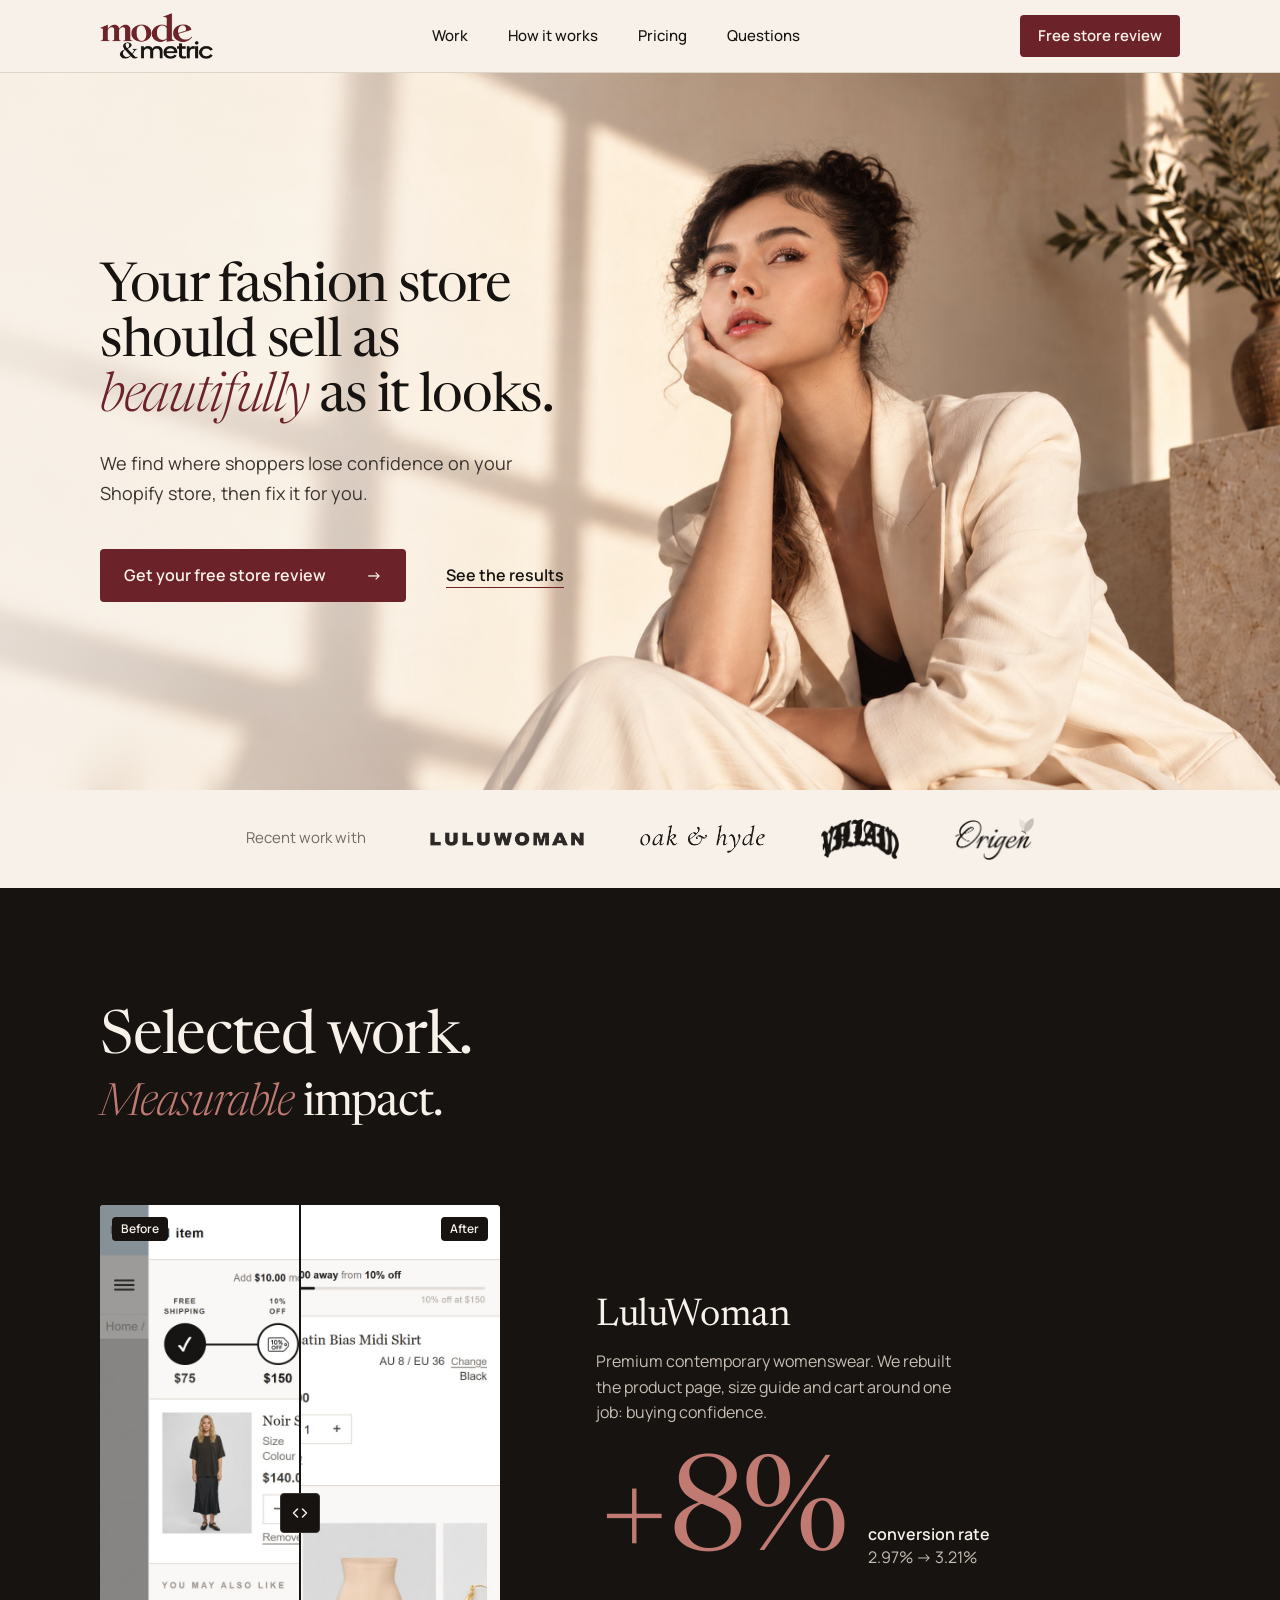
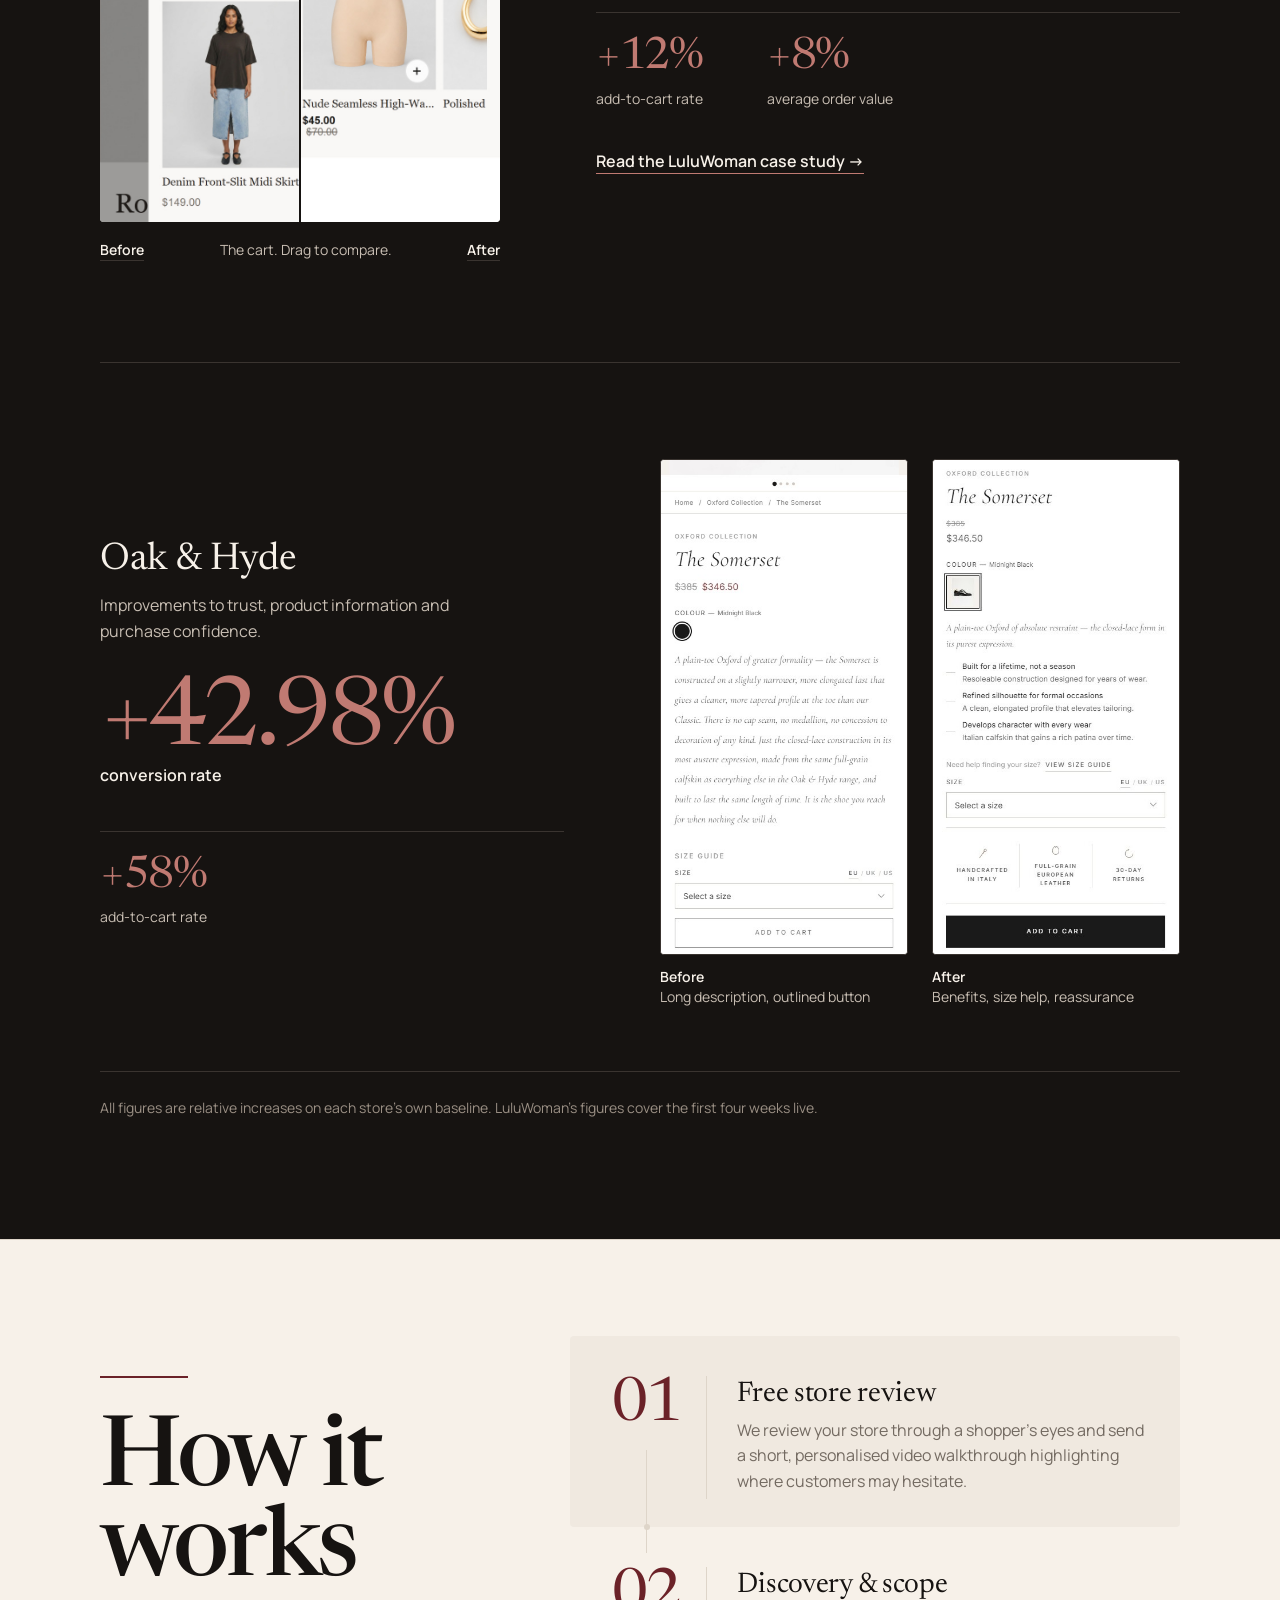
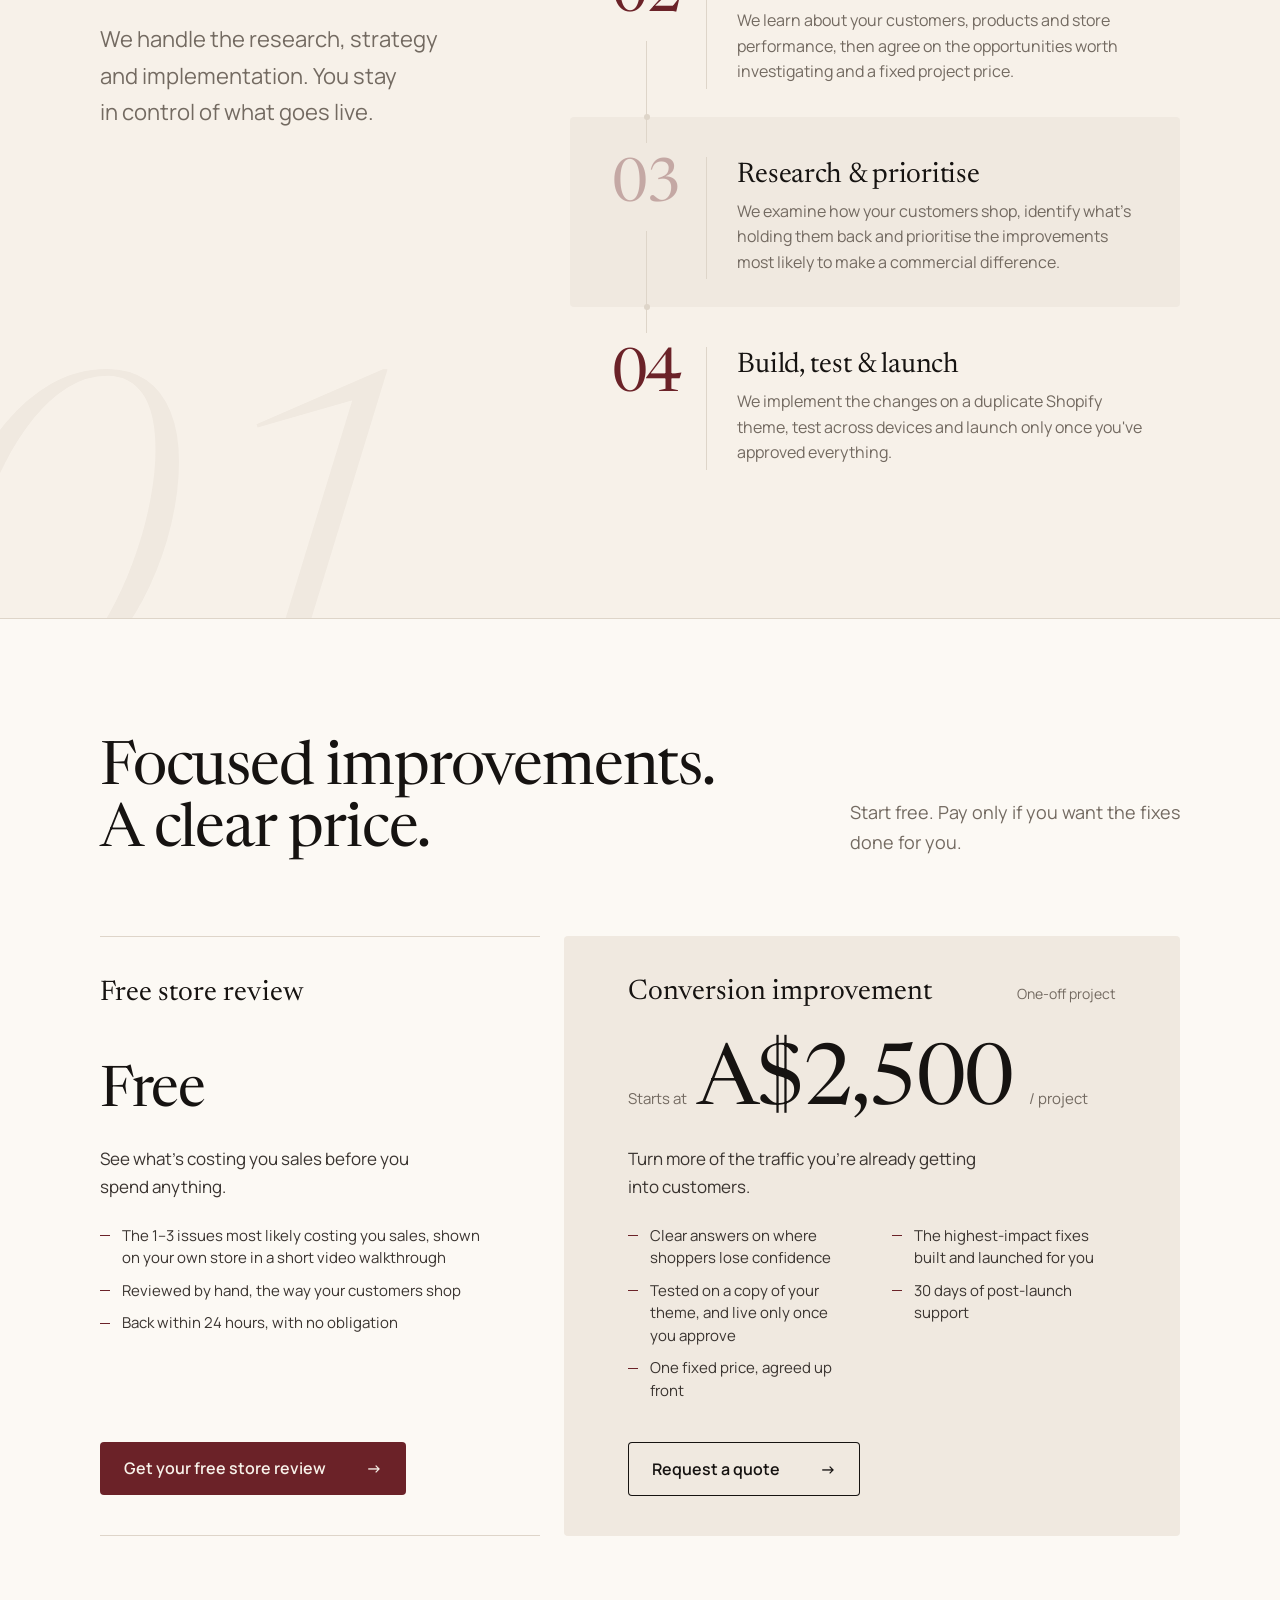
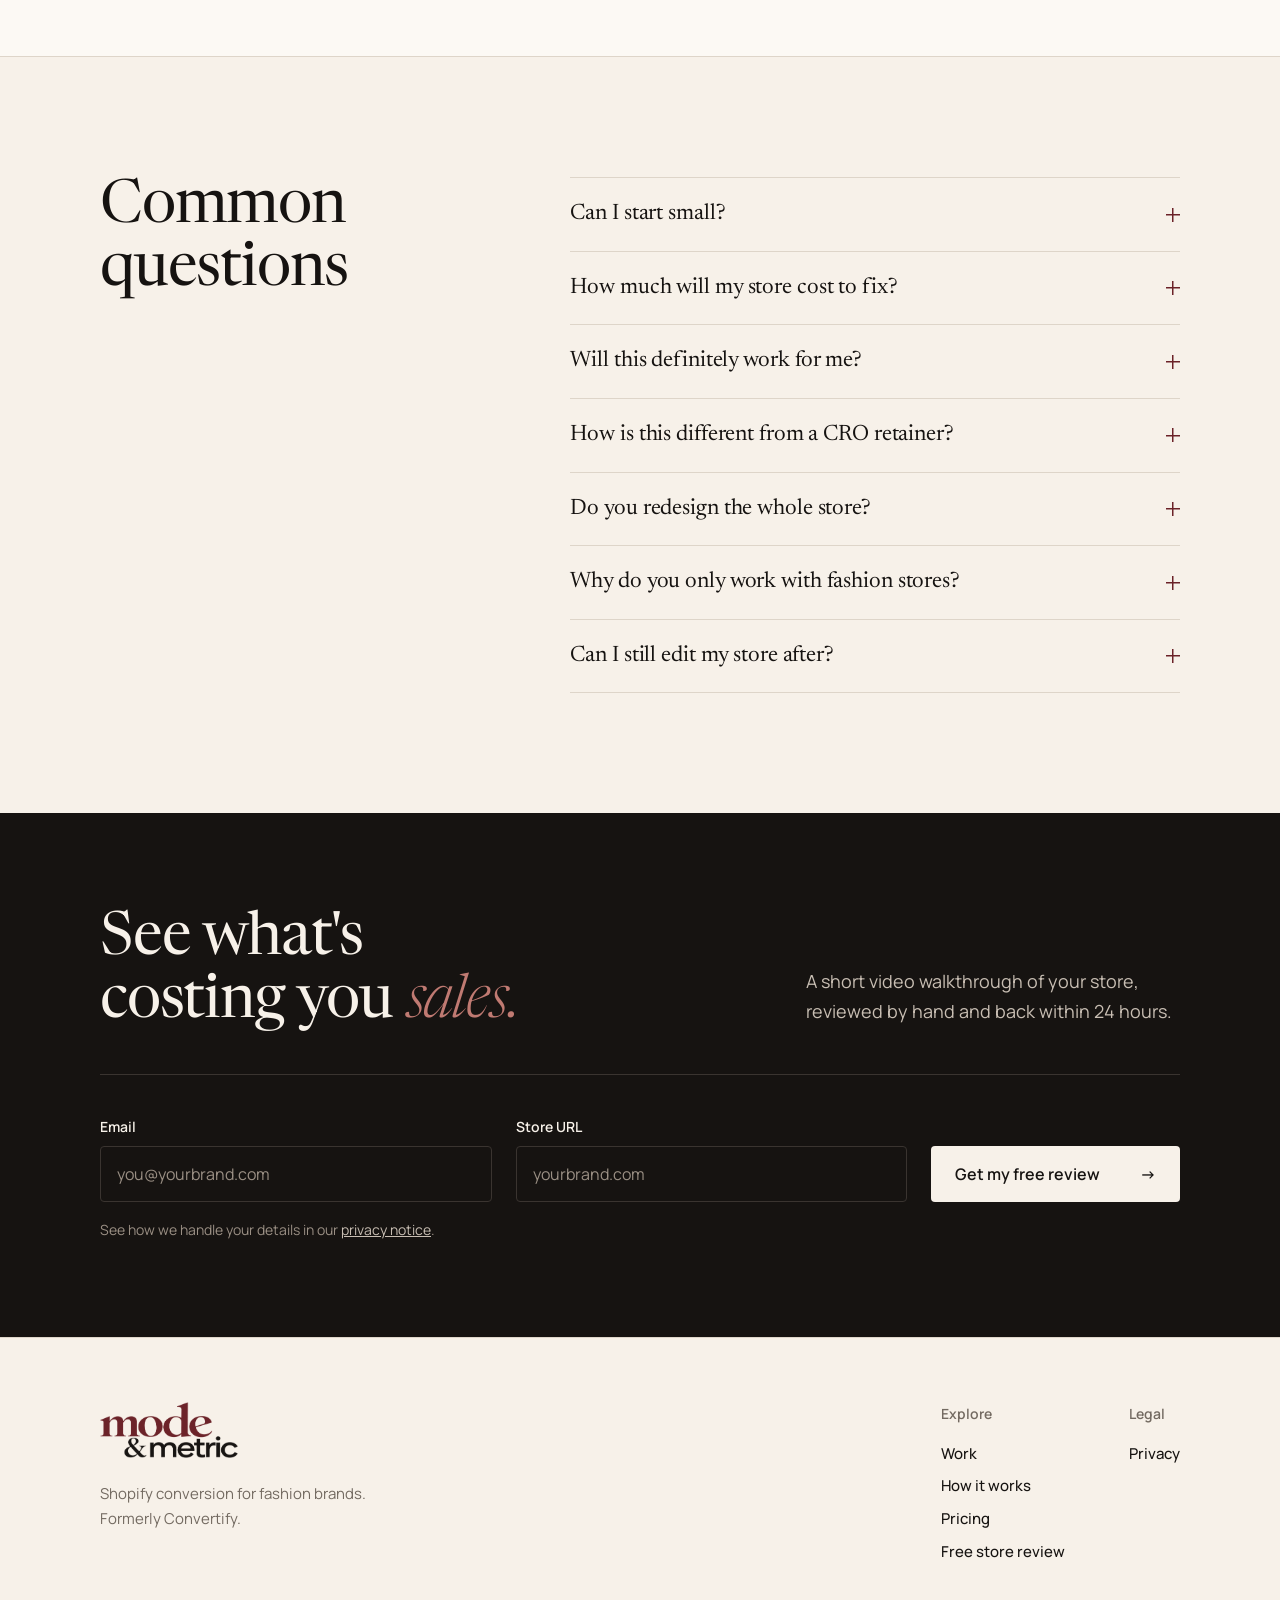
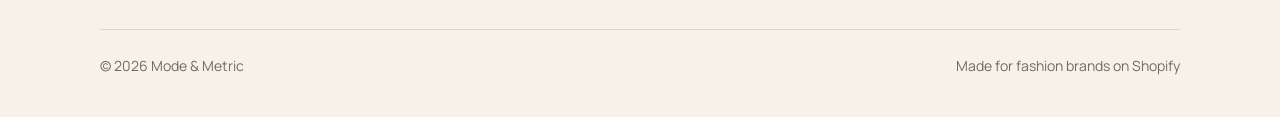
==== index.html @ 041cccb9 "Mode & Metric website v1: home, LuluWoman case study, thanks, privacy Static HTML/CSS site for modea" ====
<!doctype html>
<html lang="en-AU">
<head>
<meta charset="utf-8">
<meta name="viewport" content="width=device-width, initial-scale=1">
<title>Mode &amp; Metric | Shopify conversion for fashion brands</title>
<meta name="description" content="Shopify conversion for fashion brands. We find where shoppers lose confidence on your store, then fix it for you. Free store review first.">
<link rel="canonical" href="https://modeandmetric.com/">
<meta property="og:type" content="website">
<meta property="og:url" content="https://modeandmetric.com/">
<meta property="og:title" content="Mode &amp; Metric | Shopify conversion for fashion brands">
<meta property="og:description" content="We find where shoppers lose confidence on your Shopify store, then fix it for you.">
<meta property="og:image" content="https://modeandmetric.com/assets/brand/og-card.png">
<meta name="twitter:card" content="summary_large_image">
<link rel="icon" type="image/png" sizes="64x64" href="assets/brand/favicon.png">
<link rel="apple-touch-icon" sizes="180x180" href="assets/brand/apple-touch-icon.png">
<meta name="theme-color" content="#F7F1E9">
<link rel="preconnect" href="https://fonts.googleapis.com">
<link rel="preconnect" href="https://fonts.gstatic.com" crossorigin>
<link href="https://fonts.googleapis.com/css2?family=Manrope:wght@400;500;600&family=Newsreader:ital,opsz,wght@0,6..72,300..500;1,6..72,300..500&display=swap" rel="stylesheet">
<link rel="stylesheet" href="assets/css/site.css">
<script src="assets/js/site.js" defer></script>
</head>
<body>
<a class="skip" href="#main">Skip to content</a>

<header class="nav">
  <div class="wrap">
    <a class="wordmark" href="index.html" aria-label="Mode &amp; Metric, home"><img src="assets/brand/wordmark.png" width="393" height="160" alt="Mode &amp; Metric"></a>
    <button class="nav-toggle" type="button" aria-expanded="false" aria-controls="nav-links" aria-label="Menu"><span></span><span></span></button>
    <nav class="nav-links" id="nav-links" aria-label="Main">
      <a href="#results">Work</a>
      <a href="#how-it-works">How it works</a>
      <a href="#pricing">Pricing</a>
      <a href="#questions">Questions</a>
    </nav>
    <a class="btn btn-primary btn-sm" href="#review"><span>Free <span class="nav-cta-long">store </span>review</span></a>
  </div>
</header>

<main id="main">

  <section class="hero">
    <img class="hero-img" src="assets/images/hero-editorial.jpg" width="1672" height="941" alt="" fetchpriority="high" decoding="async">
    <div class="wrap hero-inner">
      <div class="hero-copy">
        <h1 class="display">Your fashion store should sell as <em>beautifully</em> as it looks.</h1>
        <p class="hero-sub">We find where shoppers lose confidence on your Shopify store, then fix it for you.</p>
        <div class="hero-actions">
          <a class="btn btn-primary" href="#review">Get your free store review <span aria-hidden="true">&rarr;</span></a>
          <a class="link" href="#results">See the results</a>
        </div>
      </div>
    </div>
  </section>
  <div class="wrap hero-proof">
    <p>Recent work with</p>
    <ul class="proof-logos">
      <li><img class="logo-lulu" src="assets/images/logos/luluwoman.png" width="560" height="51" alt="LuluWoman" decoding="async"></li>
      <li><img class="logo-oh" src="assets/images/logos/oak-hyde.png" width="480" height="107" alt="Oak &amp; Hyde" decoding="async"></li>
      <li><img class="logo-villain" src="assets/images/logos/villain.png" width="320" height="164" alt="Villain" decoding="async"></li>
      <li><img class="logo-origen" src="assets/images/logos/origen.png" width="320" height="170" alt="Origen" decoding="async"></li>
    </ul>
  </div>

  <!-- Selected work: real screenshots carry the proof. LuluWoman's cart screenshots line up
       pixel for pixel, so they get the drag slider; Oak & Hyde's don't, so they sit side by side. -->
  <section class="section on-ink" id="results">
    <div class="wrap">
      <h2 class="h-section work-head">Selected work.<br><span class="h-second"><em>Measurable</em> impact.</span></h2>

      <article class="case-row case-feature">
        <figure class="ba reveal" data-ba data-ba-intro style="--ar: 920 / 1420">
          <div class="ba-frame">
            <img src="assets/images/luluwoman/cart-after.jpg" width="920" height="1994" alt="LuluWoman cart after: a single progress bar showing 10 dollars to 10 percent off, and discounted low-cost add-ons with one-tap add buttons." loading="lazy" decoding="async">
            <img class="ba-before" src="assets/images/luluwoman/cart-before.jpg" width="920" height="1994" alt="LuluWoman cart before: a four-stage reward ladder across free shipping, 10 percent off, gift and 50 dollars off, with recommended products priced at 149 and 165 dollars." loading="lazy" decoding="async">
            <span class="ba-tag ba-tag-before" aria-hidden="true">Before</span>
            <span class="ba-tag ba-tag-after" aria-hidden="true">After</span>
            <div class="ba-handle" aria-hidden="true"><span class="ba-knob"><svg viewBox="0 0 20 20" fill="none" stroke="currentColor" stroke-width="1.5" stroke-linecap="round" stroke-linejoin="round"><path d="M7.5 6 3.5 10l4 4M12.5 6l4 4-4 4"/></svg></span></div>
            <input class="ba-range sr-only" type="range" min="0" max="100" value="50" aria-label="Compare LuluWoman's cart before and after">
          </div>
          <figcaption class="ba-caption">
            <button class="ba-snap" type="button" data-ba-snap="100">Before</button>
            <span>The cart. Drag to compare.</span>
            <button class="ba-snap" type="button" data-ba-snap="0">After</button>
          </figcaption>
        </figure>

        <div class="case-body reveal reveal-2">
          <h3 class="case-name">LuluWoman</h3>
          <p class="case-desc">Premium contemporary womenswear. We rebuilt the product page, size guide and cart around one job: buying confidence.</p>
          <p class="case-lead">
            <span class="stat-num" data-count="8">+8%</span>
            <span class="case-lead-label">conversion rate<span>2.97% <span aria-hidden="true">&rarr;</span><span class="sr-only">to</span> 3.21%</span></span>
          </p>
          <dl class="stat-row">
            <div class="stat"><dt>add-to-cart rate</dt><dd class="stat-num" data-count="12">+12%</dd></div>
            <div class="stat"><dt>average order value</dt><dd class="stat-num" data-count="8">+8%</dd></div>
          </dl>
          <a class="link" href="work/luluwoman.html">Read the LuluWoman case study <span aria-hidden="true">&rarr;</span></a>
        </div>
      </article>

      <article class="case-row case-second">
        <div class="case-body reveal">
          <h3 class="case-name">Oak &amp; Hyde</h3>
          <p class="case-desc">Improvements to trust, product information and purchase confidence.</p>
          <p class="case-lead">
            <span class="stat-num" data-count="43.75" data-decimals="2">+43.75%</span>
            <span class="case-lead-label">conversion rate</span>
          </p>
          <dl class="stat-row">
            <div class="stat"><dt>add-to-cart rate</dt><dd class="stat-num" data-count="60">+60%</dd></div>
          </dl>
        </div>
        <div class="oh-pair reveal reveal-2">
          <figure>
            <div class="shot" style="--ar: 430 / 860; --y: 100%"><img src="assets/images/oak-hyde-pdp-before.jpg" width="430" height="1431" alt="Oak &amp; Hyde product page before: a long italic description, a size dropdown and an outlined add-to-cart button." loading="lazy" decoding="async"></div>
            <figcaption><b>Before</b>Long description, outlined button</figcaption>
          </figure>
          <figure>
            <div class="shot" style="--ar: 430 / 860; --y: 100%"><img src="assets/images/oak-hyde-pdp-after.jpg" width="429" height="1541" alt="Oak &amp; Hyde product page after: a one-line description, three benefit points, a size guide prompt above the size dropdown, a row of reassurances and a solid add-to-cart button." loading="lazy" decoding="async"></div>
            <figcaption><b>After</b>Benefits, size help, reassurance</figcaption>
          </figure>
        </div>
      </article>

      <p class="results-foot">All figures are relative increases on each store's own baseline. LuluWoman's figures cover the first four weeks live.</p>
    </div>
  </section>

  <section class="section how-section" id="how-it-works">
    <div class="wrap split">
      <div class="how-intro">
        <h2 class="h-section">How it works</h2>
        <p class="lede">We handle the research, strategy and implementation. You stay in control of what goes live.</p>
      </div>
      <ol class="steps">
        <li>
          <span class="step-num" aria-hidden="true">01</span>
          <div>
            <h3 class="step-title">Free store review</h3>
            <p>We review your store through a shopper's eyes and send a short, personalised video walkthrough highlighting where customers may hesitate.</p>
          </div>
        </li>
        <li>
          <span class="step-num" aria-hidden="true">02</span>
          <div>
            <h3 class="step-title">Discovery &amp; scope</h3>
            <p>We learn about your customers, products and store performance, then agree on the opportunities worth investigating and a fixed project price.</p>
          </div>
        </li>
        <li>
          <span class="step-num" aria-hidden="true">03</span>
          <div>
            <h3 class="step-title">Research &amp; prioritise</h3>
            <p>We examine how your customers shop, identify what's holding them back and prioritise the improvements most likely to make a commercial difference.</p>
          </div>
        </li>
        <li>
          <span class="step-num" aria-hidden="true">04</span>
          <div>
            <h3 class="step-title">Build, test &amp; launch</h3>
            <p>We implement the changes on a duplicate Shopify theme, test across devices and launch only once you've approved everything.</p>
          </div>
        </li>
      </ol>
    </div>
  </section>

  <section class="section section-paper pricing-section" id="pricing">
    <div class="wrap">
      <div class="pricing-head">
        <h2 class="h-section">Focused improvements.<br>A clear price.</h2>
        <p class="lede">Start free. Pay only if you want the fixes done for you.</p>
      </div>
      <!-- Our two real offers only. Never add invented tiers or a "most popular" badge. -->
      <div class="offers">
        <article class="offer offer-free">
          <div class="offer-title"><h3>Free store review</h3></div>
          <p class="offer-price">Free</p>
          <p class="offer-desc">See what's costing you sales before you spend anything.</p>
          <ul class="offer-list">
            <li>The 1&ndash;3 issues most likely costing you sales, shown on your own store in a short video walkthrough</li>
            <li>Reviewed by hand, the way your customers shop</li>
            <li>Back within 24 hours, with no obligation</li>
          </ul>
          <a class="btn btn-primary" href="#review">Get your free store review <span aria-hidden="true">&rarr;</span></a>
        </article>
        <article class="offer offer-paid">
          <div class="offer-title"><h3>Conversion improvement</h3><span>One-off project</span></div>
          <p class="offer-price"><span class="offer-from">Starts at</span>A$2,500 <span class="offer-unit">/ project</span></p>
          <p class="offer-desc">Turn more of the traffic you're already getting into customers.</p>
          <ul class="offer-list">
            <li>Clear answers on where shoppers lose confidence</li>
            <li>The highest-impact fixes built and launched for you</li>
            <li>Tested on a copy of your theme, and live only once you approve</li>
            <li>30 days of post-launch support</li>
            <li>One fixed price, agreed up front</li>
          </ul>
          <a class="btn btn-outline" href="#review">Request a quote <span aria-hidden="true">&rarr;</span></a>
        </article>
      </div>
    </div>
  </section>

  <section class="section" id="questions">
    <div class="wrap faq">
      <h2 class="h-section">Common questions</h2>
      <div class="faq-list">
        <details>
          <summary>Can I start small?</summary>
          <p>Yes. Start with the free review. You'll see what we'd fix first, why we think it matters, and what we'd recommend doing next — with no obligation.</p>
          <p>If you want us to implement the fixes, we'll scope the work and give you one fixed price before anything starts. You decide whether to go ahead.</p>
        </details>
        <details>
          <summary>How much will my store cost to fix?</summary>
          <p>It depends on what we find. Conversion improvement projects start from A$2,500, and we scope the work against your store before anything begins.</p>
          <p>You'll know exactly what we'd fix and what it costs before you commit. The agreed price doesn't change once work starts.</p>
        </details>
        <details>
          <summary>Will this definitely work for me?</summary>
          <p>No, and we'd never promise that. CRO isn't something anyone can guarantee.</p>
          <p>What we can do is identify the highest-confidence issues we see, explain why we think they're hurting sales, and let you decide whether they're worth fixing before you spend anything.</p>
          <p>That's why every project starts with the free review.</p>
        </details>
        <details>
          <summary>How is this different from a CRO retainer?</summary>
          <p>Most CRO retainers are ongoing monthly engagements.</p>
          <p>Mode &amp; Metric is one-off and focused: we find the highest-impact issues hurting conversions, quote a fixed price, and make the changes.</p>
          <p>No retainer to start. We scope the work, agree the price, make the changes, and finish the project.</p>
        </details>
        <details>
          <summary>Do you redesign the whole store?</summary>
          <p>No. Most stores don't need a full redesign.</p>
          <p>We focus on the specific issues hurting conversions, usually things like mobile UX, CTA visibility, trust positioning, product page structure, clarity, and site friction.</p>
          <p>The goal is to improve how the store converts, not completely change how it looks.</p>
        </details>
        <details>
          <summary>Why do you only work with fashion stores?</summary>
          <p>Fashion has its own conversion problems: fit uncertainty, sizing, product confidence, imagery, returns, delivery expectations and how products are discovered.</p>
          <p>By working only with fashion stores, we get better at recognising those problems and knowing what to look for, instead of applying the same CRO checklist to every business.</p>
        </details>
        <details>
          <summary>Can I still edit my store after?</summary>
          <p>Yes. We don't lock anything or change your setup. You can keep editing your store like normal.</p>
        </details>
      </div>
    </div>
  </section>

  <section class="section on-ink enquiry" id="review">
    <div class="wrap">
      <div class="enquiry-head">
        <h2 class="h-section">See what's costing you <em>sales.</em></h2>
        <p class="lede">A short video walkthrough of your store, reviewed by hand and back within 24 hours.</p>
      </div>
      <div class="form-area">
        <form class="form" id="review-form" action="https://formspree.io/f/mlgayylp" method="POST">
          <input type="hidden" name="_subject" value="New Mode &amp; Metric review request">
          <!-- Fallback when JS is unavailable, so the no-JS path still lands on our page. -->
          <input type="hidden" name="_next" value="https://modeandmetric.com/thanks.html">
          <div class="form-row">
            <div class="field">
              <label for="f-email">Email</label>
              <input id="f-email" type="email" name="email" placeholder="you@yourbrand.com" autocomplete="email" required>
            </div>
            <div class="field">
              <label for="f-store">Store URL</label>
              <input id="f-store" type="text" name="store_url" placeholder="yourbrand.com" autocomplete="url" required>
            </div>
            <button type="submit" class="btn btn-light" id="review-submit">Get my free review <span aria-hidden="true">&rarr;</span></button>
          </div>
          <p class="form-note">See how we handle your details in our <a href="privacy.html">privacy notice</a>.</p>
          <p class="form-error" id="review-error" role="alert" hidden></p>
        </form>
        <div class="form-success" id="review-success" tabindex="-1" hidden>
          <h3>Got it. Your store's in the queue.</h3>
          <p>We'll review <b id="review-store">your store</b> and send the video walkthrough back within 24 hours. Check your spam folder if it hasn't landed.</p>
        </div>
      </div>
    </div>
  </section>

</main>

<footer class="footer">
  <div class="wrap">
    <div class="footer-top">
      <div>
        <a class="wordmark" href="index.html"><img src="assets/brand/wordmark.png" width="393" height="160" alt="Mode &amp; Metric"></a>
        <p class="footer-tag">Shopify conversion for fashion brands. Formerly Convertify.</p>
      </div>
      <div class="footer-cols">
        <div>
          <h2>Explore</h2>
          <ul>
            <li><a href="#results">Work</a></li>
            <li><a href="#how-it-works">How it works</a></li>
            <li><a href="#pricing">Pricing</a></li>
            <li><a href="#review">Free store review</a></li>
          </ul>
        </div>
        <div>
          <h2>Legal</h2>
          <ul>
            <li><a href="privacy.html">Privacy</a></li>
          </ul>
        </div>
      </div>
    </div>
    <div class="footer-bottom">
      <span>&copy; 2026 Mode &amp; Metric</span>
      <span>Made for fashion brands on Shopify</span>
    </div>
  </div>
</footer>
</body>
</html>
---- assets/css/site.css ----
/* Mode & Metric site styles.
   Tokens: Claude/Mode & Metric Design System/identity_sheet.html (v2, approved 19 Oct 2026).
   Layout measurements follow the Noréa template (1080px content, 120px section spacing).
   22 Oct refinement: editorial Selected work with a before/after slider, open pricing, divider
   FAQ, one-line enquiry, restructured case study, mobile menu, and a small motion system. */

:root {
  --ivory: #F7F1E9;
  --paper: #FCF9F4;
  --ink: #161311;
  --charcoal: #3A3430;
  --stone: #736A61;
  --line: #DED5C9;
  --tint: #F0E9E0;
  --line-dark: #3A3430;
  --on-ink: #F7F1E9;
  --on-ink-2: #C8BEB3;
  --on-ink-3: #9A8F84;
  --oxblood: #6B2228;
  --oxblood-deep: #521A1F;
  --oxblood-light: #C07A72;

  --font-display: "Newsreader", "Times New Roman", serif;
  --font-body: "Manrope", system-ui, sans-serif;

  --radius: 4px;
  --content: 1080px;
  --section-y: 120px;
  --section-y-sm: 96px; /* short sections (enquiry), so a heading and a form aren't swamped by padding */
  --stack: 72px;
  --gutter: clamp(20px, 4vw, 40px);
  --nav-h: 72px;
  --s-1: 8px; --s-2: 16px; --s-3: 24px; --s-4: 40px; --s-5: 64px;
  --ease: cubic-bezier(.2, .7, .2, 1);
}

*, *::before, *::after { box-sizing: border-box; }
html { scroll-behavior: smooth; scroll-padding-top: var(--nav-h); }
body {
  margin: 0;
  background: var(--ivory);
  color: var(--charcoal);
  font-family: var(--font-body);
  font-size: 17px;
  line-height: 1.65;
  -webkit-font-smoothing: antialiased;
}
img { display: block; max-width: 100%; height: auto; }
h1, h2, h3, p, ol, ul, figure, blockquote { margin: 0; }
ol, ul { padding: 0; list-style: none; }
a { color: inherit; }
h1, h2, h3 { text-wrap: balance; }
.wrap { max-width: calc(var(--content) + 2 * var(--gutter)); margin: 0 auto; padding: 0 var(--gutter); }
.skip { position: absolute; left: -9999px; }
.skip:focus { left: var(--s-2); top: var(--s-2); z-index: 20; background: var(--ink); color: var(--on-ink); padding: 8px 12px; border-radius: var(--radius); }
.sr-only { position: absolute; width: 1px; height: 1px; overflow: hidden; clip: rect(0 0 0 0); white-space: nowrap; }

/* ---------- Type ---------- */
.wordmark {
  font-family: var(--font-display);
  font-variation-settings: "opsz" 72;
  font-weight: 450;
  text-transform: uppercase;
  letter-spacing: 0.035em;
  line-height: 1;
  white-space: nowrap;
  text-decoration: none;
  color: var(--ink);
}
.wordmark .amp { color: var(--oxblood); font-weight: 400; }
/* Stacked lockup image (assets/brand/wordmark.png: "mode" in oxblood, "& metric" in ink) */
a.wordmark { display: inline-block; line-height: 0; }
.wordmark img { width: auto; height: var(--wm-h, 46px); }
.footer .wordmark img { --wm-h: 56px; }

.display, .h-section, .h-sub {
  font-family: var(--font-display);
  font-variation-settings: "opsz" 72;
  font-weight: 400;
  color: var(--ink);
  letter-spacing: -0.02em;
}
.display { font-size: clamp(44px, 6.4vw, 80px); line-height: 1; letter-spacing: -0.025em; }
.h-section { font-size: clamp(38px, 5vw, 60px); line-height: 1.04; }
.h-sub { font-size: clamp(26px, 2.6vw, 32px); line-height: 1.15; }
.h-second { display: inline-block; margin-top: 0.08em; font-size: 0.74em; } /* second line steps down so the heading doesn't compete with what follows */
.display em, .h-section em { color: var(--oxblood); font-weight: 300; }
.num { color: var(--oxblood); }
.lede { color: var(--stone); font-size: 18px; max-width: 44ch; margin-top: var(--s-3); }

.on-ink { background: var(--ink); color: var(--on-ink-2); }
.on-ink .h-section, .on-ink .h-sub, .on-ink .display { color: var(--on-ink); }
.on-ink .h-section em, .on-ink .num { color: var(--oxblood-light); }
.on-ink .lede { color: var(--on-ink-2); }
.on-ink .wordmark { color: var(--on-ink); }
.on-ink .wordmark .amp { color: var(--oxblood-light); }

/* ---------- Buttons + links ---------- */
.btn {
  display: inline-flex; align-items: center; justify-content: space-between; gap: var(--s-4);
  font-family: var(--font-body); font-weight: 600; font-size: 16px; line-height: 1.2;
  padding: 17px 24px; border: 0; border-radius: var(--radius); cursor: pointer; text-decoration: none;
  transition: background-color .2s ease, color .2s ease, transform .2s ease;
}
.btn > span[aria-hidden] { transition: transform .2s ease; }
.btn:hover { transform: translateY(-1px); }
.btn:hover > span[aria-hidden] { transform: translateX(3px); }
.btn:active { transform: translateY(0); }
.btn:disabled { opacity: .6; cursor: progress; transform: none; }
.btn-primary { background: var(--oxblood); color: var(--ivory); }
.btn-primary:hover { background: var(--oxblood-deep); }
.btn-light { background: var(--ivory); color: var(--ink); }
.btn-light:hover { background: var(--paper); }
.btn-outline { background: transparent; color: var(--ink); box-shadow: inset 0 0 0 1px var(--ink); }
.btn-outline:hover { background: var(--ink); color: var(--ivory); }
.btn-sm { padding: 12px 18px; font-size: 15px; gap: var(--s-2); }
.link {
  color: var(--ink); font-weight: 600; font-size: 16px;
  text-decoration: underline; text-decoration-color: var(--oxblood);
  text-underline-offset: 6px; text-decoration-thickness: 1px;
  transition: text-decoration-thickness .2s ease, text-underline-offset .2s ease;
}
.link:hover { text-decoration-thickness: 2px; text-underline-offset: 5px; }
.on-ink .link { color: var(--on-ink); text-decoration-color: var(--oxblood-light); }
:is(.btn, .link, .wordmark, summary, input, select, textarea, button):focus-visible { outline: 2px solid var(--oxblood); outline-offset: 3px; }
.on-ink :is(.btn, .link, .wordmark, input, select, textarea, button):focus-visible { outline-color: var(--oxblood-light); }

/* ---------- Nav ----------
   Desktop: wordmark, four anchors, CTA. At <=900px the anchors move into a drop-down panel
   opened by the menu button (site.js adds .js to <html>; without JS the anchors stay hidden
   and the CTA still works, as before). */
.nav {
  position: sticky; top: 0; z-index: 10;
  background: var(--ivory); border-bottom: 1px solid var(--line);
}
.nav .wrap { display: flex; align-items: center; justify-content: space-between; gap: var(--s-3); height: var(--nav-h); }
.nav .wordmark { font-size: 20px; }
.nav-links { display: flex; gap: var(--s-4); font-size: 15px; font-weight: 500; }
.nav-links a { color: var(--ink); text-decoration: none; text-underline-offset: 6px; }
.nav-links a:hover { text-decoration: underline; text-decoration-color: var(--oxblood); }
.nav-toggle {
  display: none; position: relative; width: 44px; height: 44px; flex-shrink: 0;
  padding: 0; border: 0; border-radius: var(--radius); background: transparent; color: var(--ink); cursor: pointer;
}
.nav-toggle span { position: absolute; left: 11px; width: 22px; height: 1.5px; background: currentColor; transition: transform .25s var(--ease), top .25s var(--ease); }
.nav-toggle span:first-child { top: 18px; }
.nav-toggle span:last-child { top: 25px; }
.nav.is-open .nav-toggle span:first-child { top: 21.5px; transform: rotate(45deg); }
.nav.is-open .nav-toggle span:last-child { top: 21.5px; transform: rotate(-45deg); }

/* ---------- Sections ---------- */
.section { padding: var(--section-y) 0; }
.section + .section:not(.on-ink) { border-top: 1px solid var(--line); }
.on-ink + .section, .section-paper + .section, .section + .section-paper { border-top: 0; }
.section-paper { background: var(--paper); }
.section-head { margin-bottom: var(--stack); }

/* ---------- Hero: full-bleed editorial photo, copy over the plain wall on the left ----------
   Desktop: the photo fills the hero and the model sits on the right; the copy aligns with the
   site wrap. Portrait tablets and small landscape screens: copy first, then the photo edge to
   edge. Phones (<=600px) get their own composition, see the end of the Responsive section. */
.hero {
  position: relative; overflow: hidden; display: flex; align-items: center;
  height: clamp(560px, min(calc(100svh - var(--nav-h)), 56vw), 880px);
  background: var(--ivory);
}
.hero-img {
  position: absolute; inset: 0; width: 100%; height: 100%;
  object-fit: cover; object-position: 100% 30%;
}
/* Soft ivory wash behind the copy so the text stays readable over the window shadows */
.hero::before {
  content: ""; position: absolute; inset: 0; z-index: 1; pointer-events: none;
  background: linear-gradient(90deg,
    color-mix(in srgb, var(--ivory) 72%, transparent) 0%,
    color-mix(in srgb, var(--ivory) 40%, transparent) 34%,
    transparent 58%);
}
.hero-inner { position: relative; z-index: 2; width: 100%; }
/* Copy width keeps clear of the model: she starts at ~52% of the image width */
.hero-copy { max-width: min(520px, 40vw); }
.hero .display { font-size: clamp(42px, 4.2vw, 80px); line-height: 1.02; }
.hero-sub { margin-top: var(--s-3); max-width: 26em; color: var(--charcoal); font-size: 18px; }
.hero-actions { margin-top: var(--s-4); display: flex; align-items: center; gap: var(--s-4); flex-wrap: wrap; }
/* Client logos (ink on transparent, see assets/images/logos/). Heights are set per logo so the
   marks read at a similar visual weight. Below 640px four don't fit on one line, so they sit in
   a centred 2x2 grid and scale with the screen down to 320px. */
.hero-proof { display: flex; justify-content: center; align-items: center; flex-wrap: wrap; gap: 14px var(--s-5); padding: 28px var(--gutter); }
.hero-proof p { font-size: 15px; color: var(--stone); }
.proof-logos { display: flex; align-items: center; gap: min(56px, 6vw); }
.proof-logos img { width: auto; }
.logo-lulu { height: min(14px, 3vw); }
.logo-oh { height: min(28px, 5.8vw); }
.logo-villain { height: min(40px, 8.2vw); }
.logo-origen { height: min(42px, 8.6vw); }
@media (max-width: 640px) {
  .proof-logos { display: grid; grid-template-columns: repeat(2, auto); justify-content: center; justify-items: center; gap: 18px min(56px, 12vw); }
}
@media (max-width: 1100px) {
  .hero-actions { gap: var(--s-2) var(--s-3); }
  .hero-sub { font-size: 17px; }
}
@media (max-width: 900px), (max-width: 1199px) and (orientation: portrait) {
  .hero { flex-direction: column; align-items: stretch; height: auto; overflow: visible; }
  .hero-img { order: 2; }
  .hero::before { display: none; }
  .hero-inner { padding-top: var(--s-4); padding-bottom: var(--s-4); }
  .hero-copy { max-width: 560px; }
  .hero .display { font-size: clamp(40px, 9.6vw, 64px); }
  .hero-sub { font-size: 17px; color: var(--stone); }
  .hero-img { position: static; display: block; height: auto; aspect-ratio: 4 / 5; max-height: 720px; object-position: 73% 30%; }
}

/* ---------- Split (Noréa: heading left, content right) ---------- */
.split { display: grid; grid-template-columns: 0.85fr 1.15fr; gap: var(--s-5); align-items: start; }

/* ---------- Screenshot frame ----------
   Real store screenshots, cropped by aspect ratio (--ar) and vertical focus (--y) so only the
   part that changed is shown. The source files stay uncropped. */
.shot {
  position: relative; overflow: hidden; aspect-ratio: var(--ar, auto);
  border: 1px solid var(--line); border-radius: var(--radius); background: var(--paper);
}
.shot img { width: 100%; height: 100%; object-fit: cover; object-position: 50% var(--y, 0%); }
.on-ink .shot { border-color: var(--line-dark); }

/* ---------- Before/after slider ----------
   For screenshot pairs that line up pixel for pixel (the LuluWoman cart). The after image is
   the base; the before image sits on top, clipped to the left of the divider. A visually hidden
   range input carries keyboard and screen-reader control; site.js maps pointer drags onto it.
   touch-action: pan-y keeps vertical page scrolling native on phones. */
.ba { --pos: 50%; --p: 50; }
.ba-frame {
  position: relative; overflow: hidden; aspect-ratio: var(--ar, 920 / 1994);
  border-radius: var(--radius); background: var(--paper);
  touch-action: pan-y; cursor: ew-resize; user-select: none; -webkit-user-select: none;
}
.ba-frame img {
  position: absolute; inset: 0; width: 100%; height: 100%; max-width: none;
  object-fit: cover; object-position: top; pointer-events: none; -webkit-user-drag: none;
}
.ba-frame .ba-before { clip-path: inset(0 calc(100% - var(--pos)) 0 0); }
.ba-handle { position: absolute; z-index: 2; top: 0; bottom: 0; left: var(--pos); width: 2px; margin-left: -1px; background: var(--ink); pointer-events: none; }
.ba-knob {
  position: absolute; top: 50%; left: 50%; width: 40px; height: 40px; margin: -20px 0 0 -20px;
  display: grid; place-items: center; border-radius: var(--radius);
  background: var(--ink); color: var(--on-ink); border: 1px solid var(--line-dark);
}
.ba-knob svg { width: 20px; height: 20px; }
/* Corner tags fade out as the divider passes over them, so they never label the wrong image */
.ba-tag {
  position: absolute; z-index: 1; top: 12px; padding: 5px 9px; border-radius: var(--radius);
  font-size: 12px; font-weight: 600; line-height: 1.2; background: var(--ink); color: var(--on-ink); pointer-events: none;
}
.ba-tag-before { left: 12px; opacity: clamp(0, calc((var(--p) - 16) / 8), 1); }
.ba-tag-after { right: 12px; opacity: clamp(0, calc((84 - var(--p)) / 8), 1); }
.ba.is-animating .ba-before { transition: clip-path var(--ba-dur, .5s) var(--ease); }
.ba.is-animating .ba-handle { transition: left var(--ba-dur, .5s) var(--ease); }
.ba.is-animating .ba-tag { transition: opacity var(--ba-dur, .5s) var(--ease); }
.ba:has(.ba-range:focus-visible) .ba-knob { outline: 2px solid var(--oxblood); outline-offset: 3px; }
.on-ink .ba:has(.ba-range:focus-visible) .ba-knob { outline-color: var(--oxblood-light); }
.ba-caption { display: flex; justify-content: space-between; align-items: center; gap: var(--s-2); margin-top: 12px; font-size: 14px; line-height: 1.4; color: var(--stone); }
.ba-caption > span { text-align: center; }
.ba-snap {
  font: inherit; font-weight: 600; color: var(--ink); background: none; border: 0; padding: 6px 0; cursor: pointer;
  text-decoration: underline; text-decoration-color: var(--line); text-underline-offset: 5px; text-decoration-thickness: 1px;
  transition: text-decoration-color .2s ease;
}
.ba-snap:hover, .ba-snap[aria-pressed="true"] { text-decoration-color: var(--oxblood); }
.on-ink .ba-caption { color: var(--on-ink-2); }
.on-ink .ba-snap { color: var(--on-ink); text-decoration-color: var(--line-dark); }
.on-ink .ba-snap:hover, .on-ink .ba-snap[aria-pressed="true"] { text-decoration-color: var(--oxblood-light); }

/* ---------- Selected work (dark) ----------
   LuluWoman leads: the real cart in a large before/after slider, beside an editorial results
   column. Oak & Hyde answers it mirrored, with a static before/after pair of its product page. */
.work-head { margin-bottom: var(--stack); }
.case-row { display: grid; align-items: center; column-gap: 96px; }
.case-feature { grid-template-columns: 400px minmax(0, 1fr); }
.case-second { grid-template-columns: minmax(0, 1fr) 520px; margin-top: 96px; padding-top: 96px; border-top: 1px solid var(--line-dark); }
.case-name { font-family: var(--font-display); font-variation-settings: "opsz" 36; font-weight: 400; font-size: clamp(30px, 3vw, 40px); line-height: 1.1; letter-spacing: -0.01em; color: var(--on-ink); }
.case-desc { margin-top: 12px; max-width: 38ch; font-size: 16px; line-height: 1.6; color: var(--on-ink-2); }
.case-lead { display: flex; align-items: flex-end; flex-wrap: wrap; gap: 4px var(--s-3); margin-top: var(--s-4); }
.case-lead .stat-num { font-size: clamp(88px, 10.4vw, 150px); line-height: .8; letter-spacing: -0.04em; }
.case-lead-label { display: block; padding-bottom: 4px; font-size: 16px; font-weight: 600; line-height: 1.4; color: var(--on-ink); }
.case-lead-label > span { display: block; font-weight: 400; color: var(--on-ink-2); white-space: nowrap; }
.case-second .case-lead .stat-num { font-size: clamp(72px, 7.4vw, 108px); } /* the feature case keeps the largest number */
.case-body .stat-row { margin-top: var(--s-4); padding-top: var(--s-3); border-top: 1px solid var(--line-dark); }
.case-body .link { display: inline-block; margin-top: var(--s-4); }
.stat-row { display: flex; flex-wrap: wrap; gap: var(--s-2) var(--s-5); margin: 0; }
.stat { display: flex; flex-direction: column-reverse; justify-content: flex-end; }
.stat dd { margin: 0; }
.stat dt { margin-top: 8px; font-size: 14px; line-height: 1.4; color: var(--on-ink-2); }
.stat-row .stat-num { font-size: clamp(36px, 3.4vw, 44px); white-space: nowrap; }
.stat-num {
  display: block; font-family: var(--font-display); font-variation-settings: "opsz" 72;
  font-weight: 400; font-size: clamp(44px, 5vw, 64px); line-height: 1; letter-spacing: -0.03em;
  color: var(--oxblood-light); white-space: nowrap;
}
.oh-pair { display: grid; grid-template-columns: 1fr 1fr; gap: var(--s-3); }
.oh-pair figcaption { display: flex; flex-direction: column; margin-top: 12px; font-size: 14px; line-height: 1.45; color: var(--on-ink-2); }
.oh-pair figcaption b { color: var(--on-ink); font-weight: 600; }
.results-foot { margin-top: var(--s-5); padding-top: var(--s-3); border-top: 1px solid var(--line-dark); font-size: 14px; color: var(--on-ink-3); }

/* ---------- How it works ----------
   Built to Vin's editorial mockup (21 Oct): oversized two-line heading under a short oxblood
   rule, intro below; on the right, four step rows with large oxblood numerals on a fine
   timeline (oxblood dots where rows meet), a hairline divider before each step's text, and a
   faint tonal surface behind steps 01 and 03. A faint oversized italic numeral sits behind the
   left column on desktop and follows the step being read. Both use the tint token.
   Scroll progress (site.js adds .is-tracking): the timeline fills in oxblood as you read,
   upcoming numerals sit at low opacity, and the step being read gets an oxblood divider.
   Without JS or with reduced motion, every step shows in its finished state. */
.how-section {
  position: relative; overflow: hidden; padding-top: var(--section-y-sm);
}
.how-section > .wrap { position: relative; z-index: 1; }
.how-section::before {
  content: "01"; content: "01" / "";
  position: absolute; z-index: 0; pointer-events: none;
  left: calc(max(var(--gutter), (100% - var(--content)) / 2) - 0.42em); bottom: -0.43em;
  font-family: var(--font-display); font-style: italic; font-weight: 300; font-variation-settings: "opsz" 72;
  font-size: clamp(360px, 34.7vw, 500px); line-height: 1; letter-spacing: -0.04em; color: var(--tint);
}
.how-section[data-step="2"]::before { content: "02"; content: "02" / ""; }
.how-section[data-step="3"]::before { content: "03"; content: "03" / ""; }
.how-section[data-step="4"]::before { content: "04"; content: "04" / ""; }
@media (min-width: 901px) {
  .how-section .split { grid-template-columns: minmax(0, 0.8fr) minmax(0, 1.2fr); } /* steps get ~60%, as in the mockup */
}
.how-intro { padding-top: 40px; }
.how-intro::before { content: ""; display: block; width: 88px; height: 2px; margin-bottom: var(--s-4); background: var(--oxblood); }
.how-intro .h-section { font-size: clamp(64px, 7.6vw, 112px); font-weight: 500; line-height: 0.92; letter-spacing: -0.03em; }
.how-intro .lede { margin-top: var(--s-3); font-size: 22px; text-wrap: balance; }

.steps { --num-col: 72px; --num-size: 60px; --pad-t: 40px; --pad-b: 28px; --pad-l: 40px; --pad-r: 32px; --col-gap: 24px; --text-gap: 30px; --title: 28px; --desc: 16px; }
.steps li {
  position: relative; display: grid; grid-template-columns: var(--num-col) minmax(0, 1fr);
  column-gap: var(--col-gap); align-items: start;
  padding: var(--pad-t) var(--pad-r) var(--pad-b) var(--pad-l); border-radius: var(--radius);
}
.steps li:nth-child(odd) { background: var(--tint); }
/* Timeline: a hairline from under each numeral down to the next one, with a dot where rows meet */
.steps li:not(:last-child)::before,
.steps li:not(:last-child)::after { content: ""; position: absolute; z-index: 1; }
.steps li:not(:last-child)::before {
  left: calc(var(--pad-l) + var(--num-col) / 2); width: 1px; background: var(--line);
  top: calc(var(--pad-t) + var(--num-size) + 14px); bottom: calc(14px - var(--pad-t));
}
.steps li:not(:last-child)::after {
  left: calc(var(--pad-l) + var(--num-col) / 2 - 2.5px); bottom: -3px;
  width: 6px; height: 6px; border-radius: 50%; background: var(--oxblood);
}
.step-num {
  font-family: var(--font-display); font-variation-settings: "opsz" 72; font-weight: 400;
  font-size: var(--num-size); line-height: 1; letter-spacing: -0.03em; font-variant-numeric: lining-nums;
  color: var(--oxblood); text-align: center;
}
.steps li > div { border-left: 1px solid var(--line); padding: 2px 0 4px var(--text-gap); }
.step-title {
  font-family: var(--font-display); font-variation-settings: "opsz" 36; font-weight: 400;
  font-size: var(--title); line-height: 1.2; letter-spacing: -0.01em; color: var(--ink);
}
.steps p { margin-top: 6px; max-width: 46ch; font-size: var(--desc); line-height: 1.6; color: var(--stone); }
.steps.is-tracking li:not(:last-child)::before {
  background: linear-gradient(var(--oxblood), var(--oxblood)) top / 100% calc(var(--fill, 0) * 100%) no-repeat, var(--line);
}
.steps.is-tracking li:not(:last-child)::after { background: var(--line); transition: background-color .3s ease; }
.steps.is-tracking li.is-done::after { background: var(--oxblood); }
.steps.is-tracking .step-num { opacity: .32; transition: opacity .4s ease; }
.steps.is-tracking li.is-reached .step-num { opacity: 1; }
.steps.is-tracking li > div { transition: border-color .4s ease; }
.steps.is-tracking li.is-active > div { border-left-color: var(--oxblood); }
@media (max-width: 1199px) {
  .steps { --num-col: 60px; --num-size: 52px; --pad-l: 28px; --pad-r: 24px; --col-gap: 20px; --text-gap: 24px; --title: 24px; }
}
@media (max-width: 900px) {
  .how-section::before { display: none; }
  .how-intro { padding-top: 0; }
}

/* ---------- Pricing ----------
   Two real offers, no longer two identical cards. The free review is the open entry point on
   the left; the paid project gets the wider, tonal panel and the larger price. Subgrid rows
   keep titles, prices, descriptions, lists and buttons aligned across both. */
.pricing-head { display: flex; justify-content: space-between; align-items: flex-end; gap: var(--s-4) var(--s-5); margin-bottom: var(--stack); }
.pricing-head .lede { margin: 0 0 6px; max-width: 30ch; }
.offers { display: grid; grid-template-columns: minmax(0, 5fr) minmax(0, 7fr); grid-template-rows: auto auto auto 1fr auto; column-gap: var(--s-3); }
.offer { grid-row: 1 / -1; display: grid; grid-template-rows: subgrid; align-content: start; }
.offer-free { padding: var(--s-4) var(--s-4) var(--s-4) 0; border-top: 1px solid var(--line); border-bottom: 1px solid var(--line); }
.offer-paid { padding: var(--s-4) var(--s-5); background: var(--tint); border-radius: var(--radius); }
.offer-title { display: flex; justify-content: space-between; align-items: baseline; flex-wrap: wrap; gap: 4px var(--s-2); }
.offer-title h3 { font-family: var(--font-display); font-variation-settings: "opsz" 36; font-weight: 400; font-size: clamp(24px, 2.4vw, 28px); line-height: 1.15; color: var(--ink); }
.offer-title span { font-size: 14px; color: var(--stone); }
.offer-price {
  align-self: end; margin-top: var(--s-4);
  font-family: var(--font-display); font-variation-settings: "opsz" 72; font-weight: 400;
  font-size: 56px; line-height: .95; letter-spacing: -0.025em; color: var(--ink);
}
.offer-paid .offer-price { font-size: clamp(64px, 6.6vw, 88px); line-height: .85; letter-spacing: -0.035em; }
.offer-from { margin-right: 10px; font-family: var(--font-body); font-size: 15px; letter-spacing: 0; color: var(--stone); }
.offer-unit { font-family: var(--font-body); font-size: 15px; letter-spacing: 0; color: var(--stone); }
.offer-desc { margin-top: var(--s-3); max-width: 36ch; font-size: 17px; color: var(--charcoal); }
.offer-list { margin-top: var(--s-3); display: grid; align-content: start; gap: 10px var(--s-4); }
.offer-paid .offer-list { grid-template-columns: 1fr 1fr; }
.offer-list li { position: relative; padding-left: 22px; font-size: 15px; line-height: 1.5; color: var(--charcoal); }
.offer-list li::before { content: ""; position: absolute; left: 0; top: .72em; width: 10px; height: 1px; background: var(--oxblood); }
.offer .btn { justify-self: start; margin-top: var(--s-4); }

/* ---------- FAQ ----------
   Heading left, questions right, separated by hairlines rather than boxes. Answers open with a
   short height transition where the browser supports animating to auto; elsewhere instantly. */
.faq { display: grid; grid-template-columns: minmax(0, 0.8fr) minmax(0, 1.2fr); gap: var(--s-5); align-items: start; }
.faq-list { border-top: 1px solid var(--line); }
.faq-list details { border-bottom: 1px solid var(--line); }
.faq-list summary {
  list-style: none; cursor: pointer; display: flex; justify-content: space-between; align-items: center; gap: var(--s-3);
  padding: 22px 0; font-family: var(--font-display); font-variation-settings: "opsz" 36; font-weight: 400;
  font-size: 22px; line-height: 1.3; letter-spacing: -0.005em; color: var(--ink); transition: color .2s ease;
}
.faq-list summary:hover { color: var(--oxblood); }
.faq-list summary::-webkit-details-marker { display: none; }
.faq-list summary::after {
  content: ""; flex-shrink: 0; width: 14px; height: 14px;
  background: linear-gradient(var(--oxblood), var(--oxblood)) center / 100% 1.5px no-repeat,
              linear-gradient(var(--oxblood), var(--oxblood)) center / 1.5px 100% no-repeat;
  transition: transform .25s var(--ease);
}
.faq-list details[open] summary::after { transform: rotate(45deg); }
.faq-list details p { max-width: 60ch; padding-right: var(--s-4); color: var(--stone); }
.faq-list details p + p { margin-top: var(--s-1); }
.faq-list details p:last-child { padding-bottom: var(--s-3); }
@supports (interpolate-size: allow-keywords) {
  @media (prefers-reduced-motion: no-preference) {
    .faq-list { interpolate-size: allow-keywords; }
    .faq-list details::details-content { height: 0; overflow: clip; transition: height .3s var(--ease), content-visibility .3s allow-discrete; }
    .faq-list details[open]::details-content { height: auto; }
  }
}

/* ---------- Enquiry (dark) ----------
   Heading and one supporting line, then the two fields and the button on one line. */
.enquiry { padding: var(--section-y-sm) 0; }
.enquiry-head { display: flex; justify-content: space-between; align-items: flex-end; gap: var(--s-3) var(--s-5); padding-bottom: var(--s-4); border-bottom: 1px solid var(--line-dark); }
.enquiry-head .lede { margin: 0 0 8px; max-width: 34ch; }
.form-area { padding-top: var(--s-4); }
.form { display: grid; gap: var(--s-2); }
.form-row { display: grid; grid-template-columns: minmax(0, 1fr) minmax(0, 1fr) auto; gap: var(--s-3); align-items: end; }
.field label { display: block; font-size: 14px; font-weight: 600; color: var(--on-ink); margin-bottom: var(--s-1); }
.field input {
  width: 100%; font: inherit; font-size: 16px; line-height: 1.5; color: var(--on-ink);
  background-color: transparent; border: 1px solid var(--line-dark); border-radius: var(--radius); padding: 15px 16px;
  transition: border-color .2s ease;
}
.field input::placeholder { color: var(--on-ink-3); }
.field input:hover { border-color: var(--on-ink-3); }
.field input:focus { border-color: var(--oxblood-light); }
.form-row .btn { min-height: 56px; }
.form-note { font-size: 14px; color: var(--on-ink-3); }
.form-note a { color: var(--on-ink-2); }
.form-error { color: var(--oxblood-light); font-size: 15px; }
.form-success { max-width: 560px; }
.form-success h3 { font-family: var(--font-display); font-weight: 400; font-size: 34px; line-height: 1.1; color: var(--on-ink); }
.form-success p { margin-top: var(--s-2); }
.form-success b { color: var(--on-ink); font-weight: 600; }
.form-success:focus { outline: none; }

/* ---------- Case studies (work/) ----------
   Outcome-led hero with the rebuilt product page beside it; results on ink; then three fixes,
   each shown a different way: side-by-side pairs, crossfade toggles, and the cart slider.
   Numbered headings instead of labels. */
.case-hero .wrap { display: grid; grid-template-columns: minmax(0, 1fr) 360px; gap: 96px; align-items: center; }
.case-hero .display { font-size: clamp(44px, 5.6vw, 76px); }
.case-hero .lede { max-width: 54ch; margin-top: var(--s-4); }
.case-meta { display: grid; grid-template-columns: repeat(2, minmax(0, 1fr)); gap: var(--s-3) var(--s-4); margin: var(--s-5) 0 0; padding-top: var(--s-3); border-top: 1px solid var(--line); max-width: 560px; }
.case-meta dt { font-size: 14px; color: var(--stone); }
.case-meta dd { margin: 4px 0 0; font-size: 16px; font-weight: 600; color: var(--ink); line-height: 1.45; }
.case-figure figcaption { margin-top: 12px; font-size: 14px; line-height: 1.45; color: var(--stone); }

.case-lead-stat { display: grid; grid-template-columns: auto minmax(0, 1fr) auto; align-items: center; gap: var(--s-4); padding: var(--s-4) 0; border-top: 1px solid var(--line-dark); border-bottom: 1px solid var(--line-dark); }
.case-lead-stat .stat-num { font-size: clamp(72px, 9vw, 120px); }
.case-stat-label { display: block; font-size: 16px; font-weight: 600; line-height: 1.4; color: var(--on-ink); }
.case-stat-note { display: block; margin-top: 6px; font-size: 15px; line-height: 1.55; }
.case-move { display: flex; align-items: center; gap: var(--s-3); margin: 0; }
.case-move dt { font-size: 13px; color: var(--on-ink-3); }
.case-move dd { margin: 0; font-family: var(--font-display); font-size: 36px; line-height: 1.1; color: var(--on-ink); }
.case-move dd.is-after { color: var(--oxblood-light); }
.case-move-arrow { color: var(--on-ink-3); font-size: 20px; }
.case-stats { display: grid; grid-template-columns: repeat(4, minmax(0, 1fr)); gap: var(--s-4) var(--s-3); margin-top: var(--s-4); }
.case-stats .stat-num { font-size: 48px; margin-bottom: 12px; }
.case-stats .case-stat-label { font-weight: 500; color: var(--on-ink-2); max-width: 22ch; }

.chapter { display: grid; grid-template-columns: minmax(0, 5fr) minmax(0, 7fr); gap: var(--s-5) 80px; align-items: start; }
.h-chapter { font-size: clamp(32px, 3.8vw, 46px); line-height: 1.08; }
.standfirst {
  margin-top: var(--s-3); max-width: 30ch;
  font-family: var(--font-display); font-variation-settings: "opsz" 36; font-weight: 400;
  font-size: clamp(21px, 2vw, 24px); line-height: 1.35; color: var(--charcoal);
}
.chapter-copy p:not(.standfirst) { margin-top: var(--s-3); max-width: 62ch; }
.chapter-copy b, .case-close b { color: var(--ink); font-weight: 600; }
.chapter-media { display: grid; gap: var(--s-5); }
.chapter-wide .chapter-media { grid-column: 1 / -1; grid-template-columns: 1fr 1fr; gap: var(--s-5); margin-top: var(--s-3); }
.chapter-reverse { grid-template-columns: 360px minmax(0, 1fr); gap: var(--s-5) 96px; align-items: center; }
.chapter-reverse .chapter-media { order: -1; }
.chapter-media.ba { display: block; }

.compare-head { display: flex; justify-content: space-between; align-items: flex-end; flex-wrap: wrap; gap: 12px var(--s-3); margin-bottom: var(--s-2); }
.compare-head h3 { font-family: var(--font-display); font-variation-settings: "opsz" 36; font-weight: 400; font-size: 22px; line-height: 1.2; color: var(--ink); }
.compare-head p { margin-top: 2px; font-size: 15px; line-height: 1.45; color: var(--stone); }
.compare-switch { display: none; flex-shrink: 0; border: 1px solid var(--line); border-radius: var(--radius); padding: 3px; background: var(--paper); }
.compare-switch button {
  font: inherit; font-size: 14px; font-weight: 600; line-height: 1.2; color: var(--stone);
  background: transparent; border: 0; border-radius: 2px; padding: 8px 14px; cursor: pointer;
  transition: background-color .2s ease, color .2s ease;
}
.compare-switch button:hover { color: var(--ink); }
.compare-switch button[aria-pressed="true"] { background: var(--ink); color: var(--ivory); }
.section-paper .compare-switch { background: var(--ivory); }
.compare-panes { display: grid; grid-template-columns: 1fr 1fr; gap: var(--s-3); align-items: start; }
.pane figcaption { display: flex; justify-content: space-between; align-items: baseline; gap: var(--s-2); margin-top: 10px; font-size: 14px; line-height: 1.4; }
.pane-tag { flex-shrink: 0; font-weight: 600; color: var(--ink); }
.pane-after .pane-tag { color: var(--oxblood); }
.pane-hint { color: var(--stone); text-align: right; }
.section-paper .shot { background: var(--ivory); }
/* Toggle mode: one pane at a time with a short crossfade (always for .compare-toggle, and for
   every compare on phones) */
.compare-toggle .compare-switch { display: inline-flex; }
.compare-toggle .compare-panes { grid-template-columns: minmax(0, 1fr); }
.compare-toggle .pane { grid-area: 1 / 1; transition: opacity .35s ease, visibility .35s; }
.compare-toggle .pane:not(.is-active) { opacity: 0; visibility: hidden; }

.case-close .case-quote { max-width: 860px; }
.case-quote blockquote p {
  font-family: var(--font-display); font-variation-settings: "opsz" 36; font-weight: 300;
  font-size: clamp(24px, 2.6vw, 32px); line-height: 1.35; letter-spacing: -0.01em; color: var(--ink);
}
.case-quote blockquote p::before { content: "\201C"; display: block; height: 0.62em; font-size: 2.6em; line-height: 1; color: var(--oxblood); }
.case-quote figcaption { margin-top: var(--s-4); display: flex; flex-direction: column; font-size: 15px; color: var(--stone); }
.case-quote figcaption b { font-size: 16px; color: var(--ink); font-weight: 600; }
.close-grid { display: grid; grid-template-columns: minmax(0, 5fr) minmax(0, 7fr); gap: var(--s-4) 80px; margin-top: var(--s-5); padding-top: var(--s-5); border-top: 1px solid var(--line); }
.close-grid .h-section { font-size: clamp(32px, 3.8vw, 46px); line-height: 1.08; }
.close-grid p + p { margin-top: var(--s-3); }
.case-also { color: var(--stone); }

/* ---------- Plain pages (thanks, privacy) ---------- */
.page { padding: var(--section-y-sm) 0 var(--section-y); }
.page-head { max-width: 760px; }
.page-head::before { content: ""; display: block; width: 64px; height: 2px; margin-bottom: var(--s-4); background: var(--oxblood); }
.page-head .display { font-weight: 500; font-size: clamp(44px, 6vw, 72px); line-height: .98; letter-spacing: -0.03em; }
.page-head .lede { max-width: 52ch; }
.page-actions { margin-top: var(--s-4); display: flex; align-items: center; flex-wrap: wrap; gap: var(--s-3) var(--s-4); }
.prose { max-width: 680px; margin-top: var(--s-5); padding-top: var(--s-4); border-top: 1px solid var(--line); }
.prose h2 { margin-top: var(--s-5); font-family: var(--font-display); font-variation-settings: "opsz" 36; font-weight: 400; font-size: 28px; line-height: 1.2; color: var(--ink); }
.prose h2:first-child { margin-top: 0; }
.prose p, .prose ul { margin-top: var(--s-2); }
.prose ul { list-style: disc; padding-left: 1.2em; }
.prose li + li { margin-top: 6px; }
.prose li::marker { color: var(--oxblood); }
.prose b { color: var(--ink); font-weight: 600; }
.prose a { color: var(--ink); text-decoration-color: var(--oxblood); text-underline-offset: 4px; }
.prose .meta { font-size: 15px; color: var(--stone); }
.pending { color: var(--oxblood); font-weight: 600; } /* a detail still to be confirmed before launch */

/* ---------- Footer ---------- */
.footer { padding: var(--s-5) 0 var(--s-4); border-top: 1px solid var(--line); font-size: 15px; color: var(--stone); }
.footer-top { display: flex; flex-wrap: wrap; justify-content: space-between; gap: var(--s-4); }
.footer .wordmark { font-size: 22px; }
.footer-tag { margin-top: var(--s-2); max-width: 32ch; }
.footer-cols { display: flex; gap: var(--s-5); }
.footer-cols h2 { font-family: var(--font-body); font-size: 14px; font-weight: 600; color: var(--stone); margin-bottom: var(--s-2); }
.footer-cols li + li { margin-top: var(--s-1); }
.footer-cols a { color: var(--ink); text-decoration: none; font-weight: 500; text-underline-offset: 5px; }
.footer-cols a:hover { text-decoration: underline; text-decoration-color: var(--oxblood); }
.footer-bottom { margin-top: var(--s-5); padding-top: var(--s-3); border-top: 1px solid var(--line); display: flex; flex-wrap: wrap; justify-content: space-between; gap: var(--s-2); font-size: 14px; }

/* ---------- Responsive ---------- */
@media (max-width: 1160px) {
  .case-row { column-gap: var(--s-5); }
  .case-feature { grid-template-columns: 360px minmax(0, 1fr); }
  .case-second { grid-template-columns: minmax(0, 1fr) 440px; }
  .offer-paid { padding: var(--s-4); }
}
@media (max-width: 1023px) {
  .offer-paid .offer-list { grid-template-columns: 1fr; }
  .chapter { gap: var(--s-5) var(--s-5); }
  .chapter-reverse { grid-template-columns: 320px minmax(0, 1fr); }
  .case-hero .wrap { grid-template-columns: minmax(0, 1fr) 300px; gap: var(--s-5); }
}
@media (max-width: 900px) {
  :root { --section-y: 80px; --section-y-sm: 72px; --stack: 48px; --nav-h: 64px; }
  .nav .wrap { justify-content: flex-end; gap: 4px; }
  .nav .wrap > * { flex-shrink: 0; }
  .nav .wordmark { font-size: 18px; margin-right: auto; --wm-h: 36px; }
  .nav-links { display: none; }
  .js .nav-toggle { display: block; width: 40px; margin-right: 4px; }
  .nav-toggle span { left: 9px; }
  /* Drop-down panel under the sticky bar */
  .js .nav-links {
    display: grid; position: absolute; top: 100%; left: 0; right: 0;
    padding: 4px var(--gutter) var(--s-3); background: var(--ivory); border-bottom: 1px solid var(--line);
    font-family: var(--font-display); font-variation-settings: "opsz" 36; font-size: 28px; font-weight: 400; line-height: 1.2;
    visibility: hidden; opacity: 0; transform: translateY(-6px);
    transition: opacity .2s ease, transform .2s ease, visibility 0s linear .2s;
  }
  .js .nav.is-open .nav-links { visibility: visible; opacity: 1; transform: none; transition: opacity .2s ease, transform .2s ease; }
  .js .nav-links a { padding: 14px 0; border-top: 1px solid var(--line); }
  .js .nav-links a:first-child { border-top: 0; }
  .hero-actions { flex-direction: column; align-items: flex-start; gap: var(--s-3); }
  .hero-actions .btn { width: 100%; gap: var(--s-2); padding: 17px 20px; }
  .split { grid-template-columns: 1fr; gap: var(--s-4); }

  .case-feature, .case-second { grid-template-columns: minmax(0, 1fr); row-gap: var(--s-4); }
  .case-second { margin-top: var(--s-5); padding-top: var(--s-5); }
  .case-feature .ba { width: 100%; max-width: 440px; }
  .oh-pair { max-width: 520px; }
  .results-foot { margin-top: var(--s-4); }

  .pricing-head { flex-direction: column; align-items: flex-start; }
  .pricing-head .lede { margin-top: 0; }
  /* Phones: one compact column. The free offer puts "Free" on its title row; the paid
     offer keeps its larger price as the one big number. */
  .pricing-head { gap: var(--s-2); }
  .offers { grid-template-columns: minmax(0, 1fr); grid-template-rows: none; row-gap: var(--s-2); }
  .offer { grid-row: auto; grid-template-rows: none; }
  .offer-free { grid-template-columns: minmax(0, 1fr) auto; column-gap: var(--s-2); padding: var(--s-3) 0 var(--s-4); border-bottom: 0; }
  .offer-free > * { grid-column: 1 / -1; }
  .offer-free .offer-title { grid-column: 1; grid-row: 1; align-self: end; }
  .offer-free .offer-price { grid-column: 2; grid-row: 1; margin-top: 0; font-size: 44px; }
  .offer-paid { padding: var(--s-3) var(--s-3) var(--s-4); }
  .offer-price { margin-top: var(--s-3); }
  .offer-from { display: block; margin: 0 0 18px; } /* clears the tall glyphs of the tightly set price */
  .offer-desc { margin-top: var(--s-2); }
  .offer-list { margin-top: var(--s-2); gap: 8px; }
  .offer .btn { margin-top: var(--s-3); gap: var(--s-2); padding: 17px 20px; }

  .faq { grid-template-columns: minmax(0, 1fr); gap: var(--s-4); }
  .faq-list summary { padding: 18px 0; font-size: 20px; }

  .enquiry-head { flex-direction: column; align-items: flex-start; }
  .enquiry-head .lede { margin: 0; }
  .form-row { grid-template-columns: minmax(0, 1fr); gap: var(--s-2); }
  .form .btn { width: 100%; gap: var(--s-2); padding: 17px 20px; }
  .form-row .btn { margin-top: var(--s-1); }

  .case-hero .wrap { grid-template-columns: minmax(0, 1fr); gap: var(--s-5); }
  .case-figure { max-width: 440px; }
  .case-lead-stat { grid-template-columns: 1fr; gap: var(--s-3); }
  .case-stats { grid-template-columns: 1fr 1fr; }
  .chapter, .chapter-reverse { grid-template-columns: minmax(0, 1fr); gap: var(--s-4); }
  .chapter-reverse .chapter-media { order: 0; }
  .chapter-reverse .ba { max-width: 440px; }
  .chapter-wide .chapter-media { grid-template-columns: minmax(0, 1fr); margin-top: 0; }
  .close-grid { grid-template-columns: minmax(0, 1fr); gap: var(--s-3); }
  .footer-cols { gap: var(--s-4); }
}
@media (max-width: 760px) {
  /* Every compare becomes a one-at-a-time toggle on phones */
  .compare-switch { display: inline-flex; }
  .compare-panes { grid-template-columns: minmax(0, 1fr); }
  .compare .pane { grid-area: 1 / 1; transition: opacity .35s ease, visibility .35s; }
  .compare .pane:not(.is-active) { opacity: 0; visibility: hidden; }
  .compare-head { align-items: center; }
}
@media (max-width: 600px) {
  .nav .wordmark { font-size: 16px; }
  .nav .btn-sm { padding: 11px 14px; font-size: 14px; }
  .case-lead .stat-num { font-size: 96px; }
  .stat-row { gap: var(--s-2) var(--s-4); }
  .stat-row .stat-num { font-size: 36px; }
  .oh-pair { gap: var(--s-2); }
  .oh-pair figcaption { font-size: 13px; }
  /* How it works: rows run edge to edge so the text keeps its width */
  .how-section { padding-bottom: 72px; }
  .how-intro::before { width: 64px; margin-bottom: var(--s-3); }
  .how-intro .h-section { font-size: 56px; }
  .how-intro .lede { margin-top: var(--s-2); font-size: 18px; }
  .steps { --num-col: 44px; --num-size: 40px; --pad-t: 24px; --pad-b: 20px; --pad-l: var(--gutter); --pad-r: var(--gutter); --col-gap: 12px; --text-gap: 14px; --title: 21px; --desc: 15px; margin: 0 calc(-1 * var(--gutter)); }
  .steps li { border-radius: 0; }
  .offer-paid .offer-price { font-size: 60px; }
  .offer-desc { font-size: 16px; }
  .pricing-section { padding: 64px 0 72px; }
  .case-hero .display { font-size: 44px; }
  .case-meta { margin-top: var(--s-4); }
  .case-figure .shot { --ar: 805 / 1120 !important; } /* shorter on phones, still showing the model's size caption */
  .case-stats { gap: var(--s-3); }
  .case-stats .stat-num { font-size: 40px; }
  .case-move dd { font-size: 30px; }
  .compare-head { flex-direction: column; align-items: flex-start; }
}
/* Phone hero: one editorial composition, as on desktop. The photo is scaled up and anchored
   top-right so her face and shoulders sit beside the headline; the copy column stays left of
   her arm. The wash fades the wall behind the copy; the mask fades the photo's bottom edge
   into the ivory, whatever height the copy gives the hero. Placed here so it overrides the
   900px rules. */
@media (max-width: 600px) {
  .hero { overflow: hidden; min-height: 135vw; }
  .hero::before {
    display: block;
    background: linear-gradient(90deg,
      color-mix(in srgb, var(--ivory) 78%, transparent) 0%,
      color-mix(in srgb, var(--ivory) 52%, transparent) 40%,
      transparent 64%);
  }
  .hero-img {
    position: absolute; inset: 0 auto auto -65%;
    width: 240%; max-width: none; height: auto; max-height: none; aspect-ratio: auto;
    -webkit-mask-image: linear-gradient(180deg, #000 86%, transparent 100%);
    mask-image: linear-gradient(180deg, #000 86%, transparent 100%);
  }
  .hero-inner { padding-top: var(--s-5); padding-bottom: var(--s-5); }
  .hero-copy { max-width: none; }
  .hero .display, .hero-sub { max-width: 54vw; }
  .hero .display { font-size: clamp(30px, 9.4vw, 42px); line-height: 1.04; }
  .hero-sub { max-width: min(54vw, 15em); font-size: 15px; line-height: 1.6; color: var(--charcoal); }
  .hero-actions { gap: 20px; }
  .hero-actions .btn { width: auto; white-space: nowrap; gap: 12px; padding: 14px 18px; font-size: 15px; }
}
@media (max-width: 380px) {
  .nav .wordmark { font-size: 15px; --wm-h: 32px; }
  .nav .btn-sm { padding: 10px 12px; font-size: 13.5px; white-space: nowrap; }
  .js .nav-toggle { margin-right: 0; }
}
@media (max-width: 360px) {
  .nav-cta-long { display: none; } /* "Free review" keeps the bar on one line on the narrowest phones */
}

/* ---------- Motion ----------
   Kept deliberately small: the hero copy settles in on load, and the Selected work plates and
   results arrive together when that section is reached. Everything else is user-driven
   (sliders, toggles, the menu, the FAQ) or scroll-linked (the How it works timeline). */
@keyframes settle { from { opacity: 0; transform: translateY(14px); } }
@media (prefers-reduced-motion: no-preference) {
  .hero-copy > * { animation: settle .9s var(--ease) both; }
  .hero-copy > .hero-sub { animation-delay: .12s; }
  .hero-copy > .hero-actions { animation-delay: .22s; }
  .js .reveal { opacity: 0; transform: translateY(24px); transition: opacity .8s var(--ease), transform .8s var(--ease); }
  .js .reveal-2 { transition-delay: .14s; }
  .js .reveal.is-visible { opacity: 1; transform: none; }
}
@media (prefers-reduced-motion: reduce) {
  html { scroll-behavior: auto; }
  *, *::before, *::after { transition-duration: 0s !important; transition-delay: 0s !important; animation: none !important; }
}
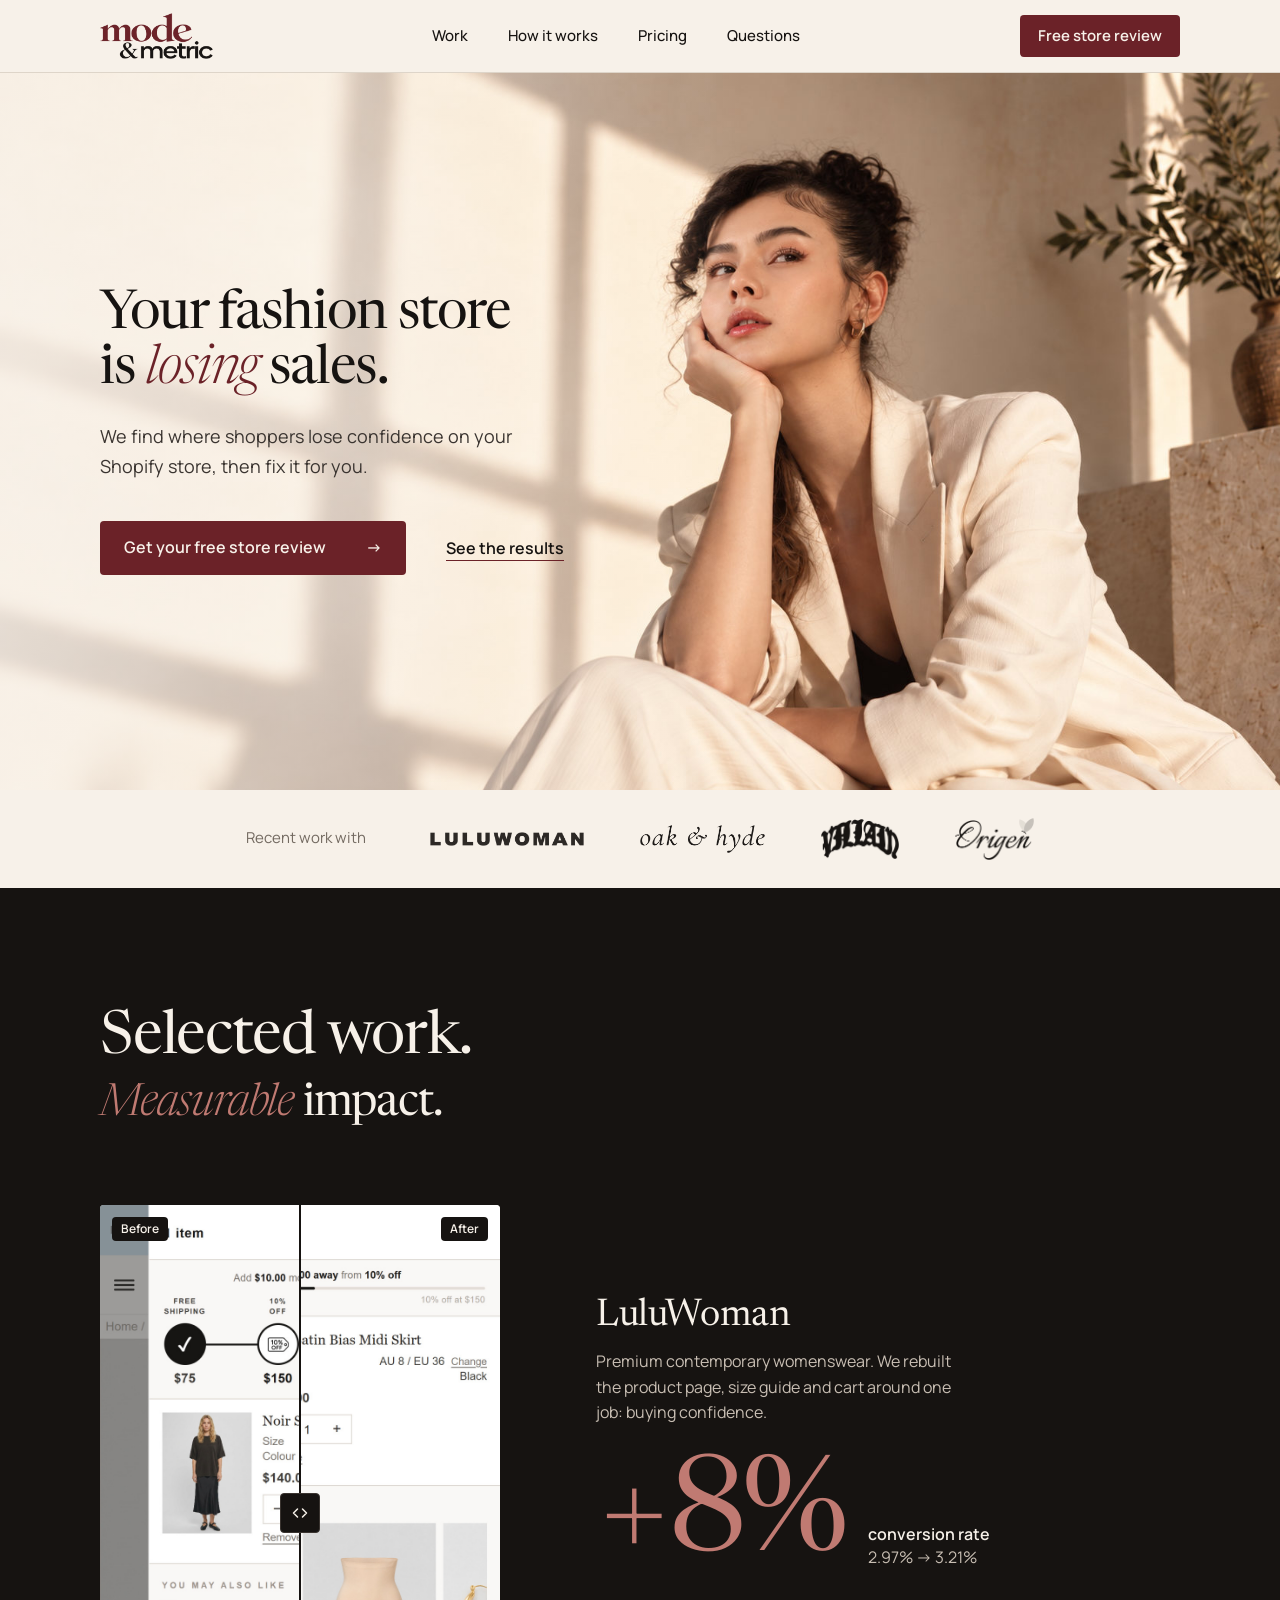
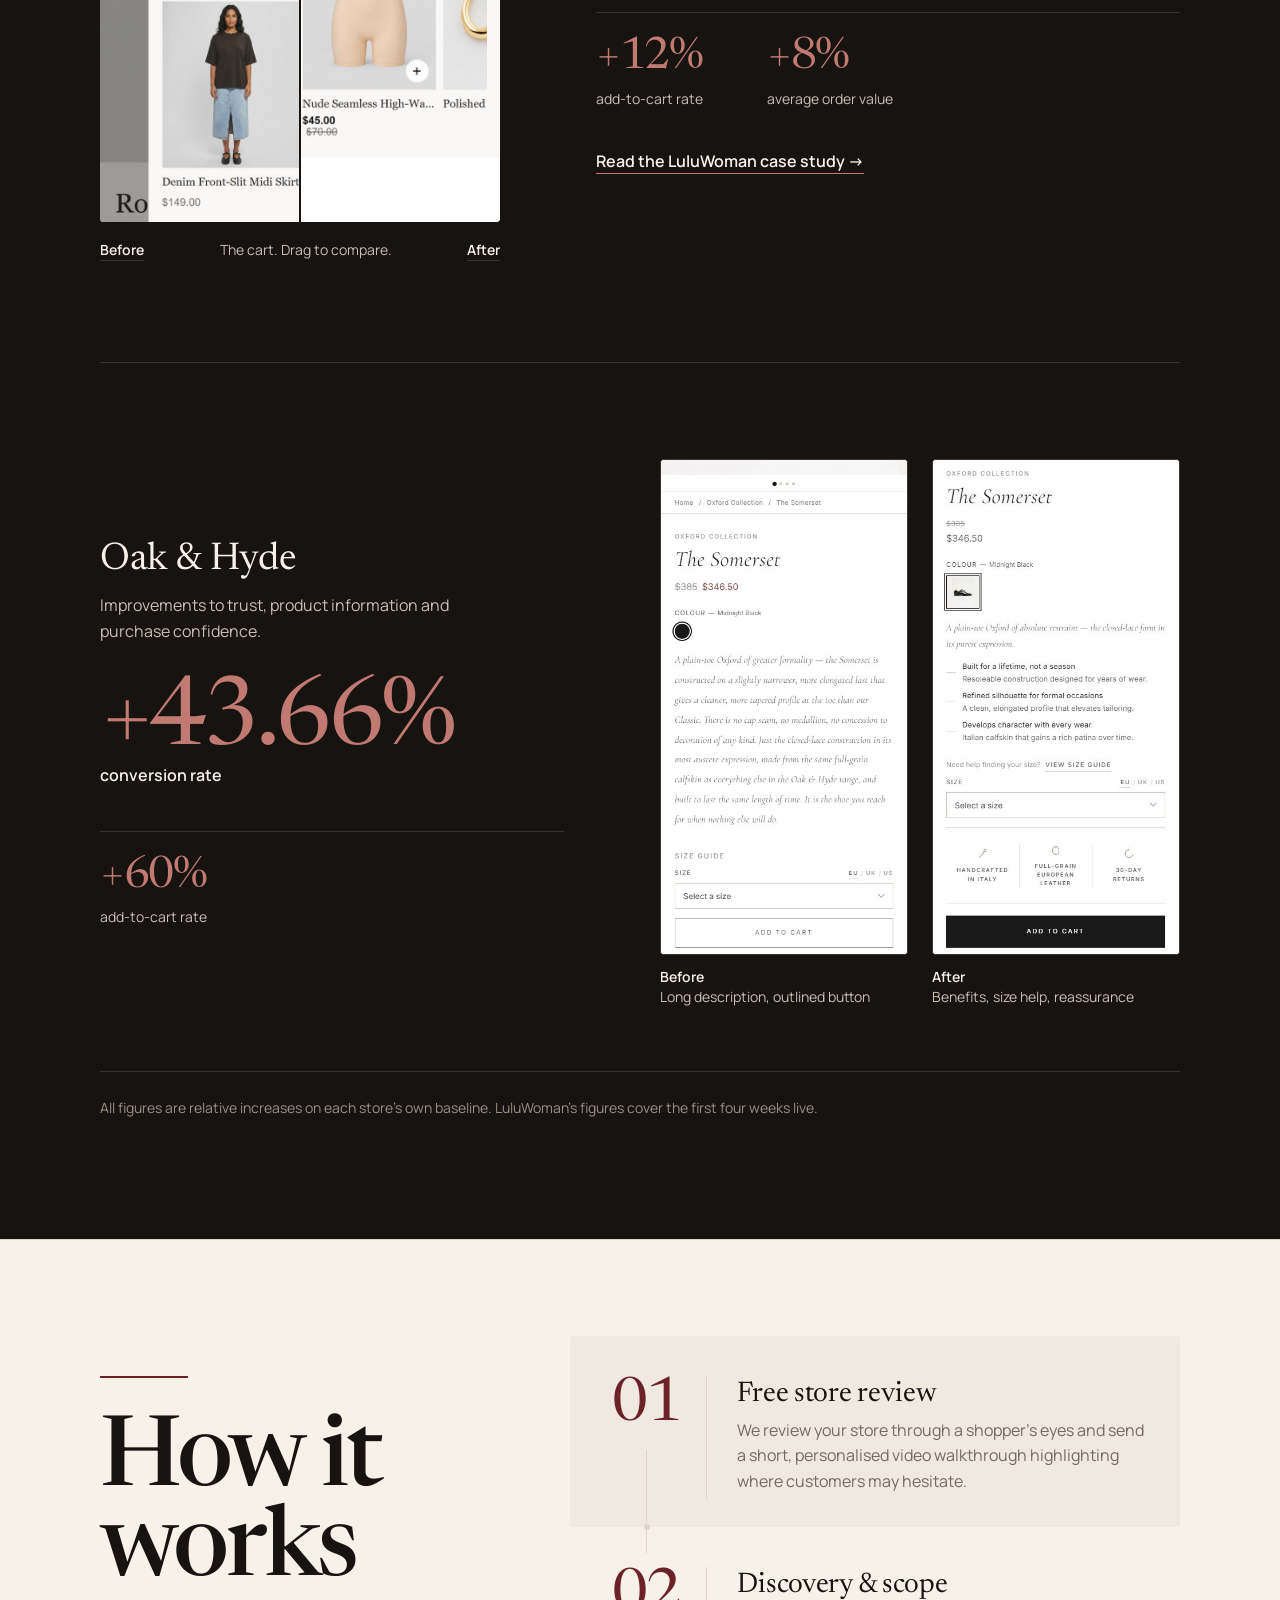
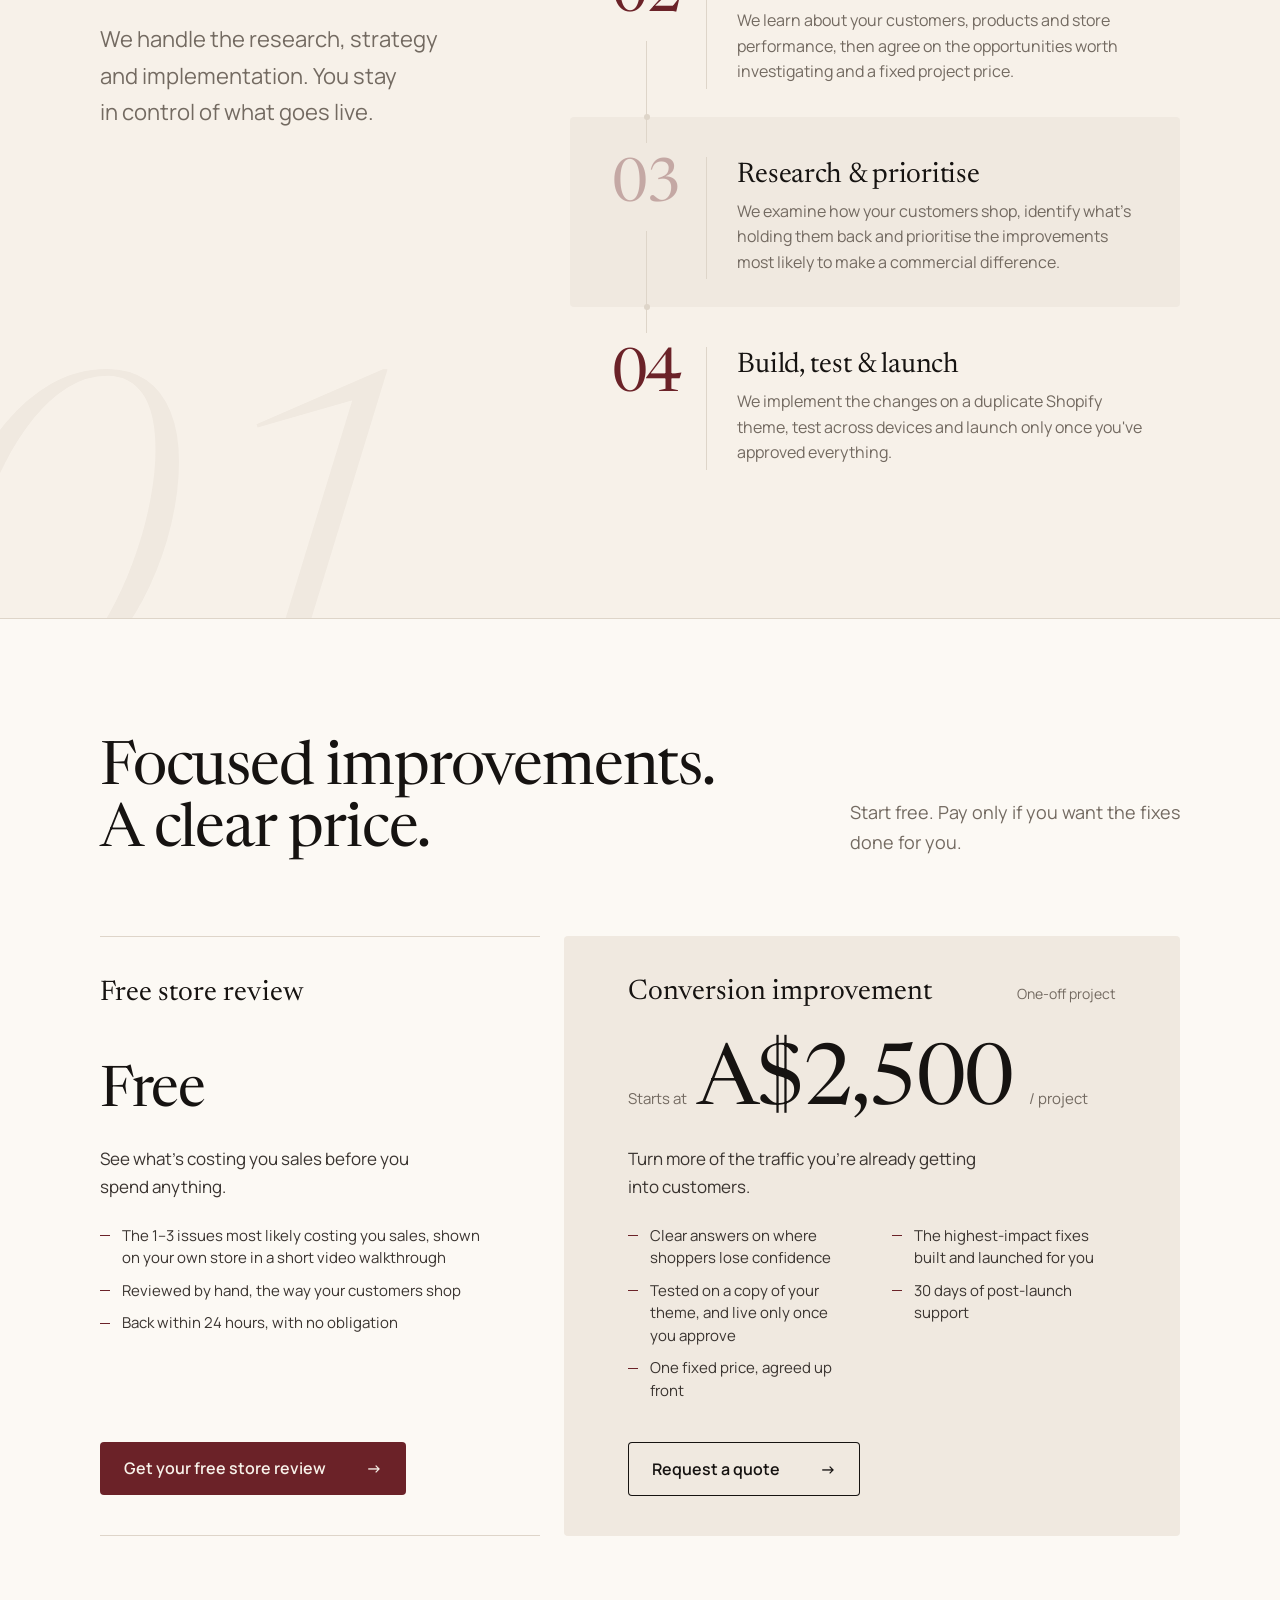
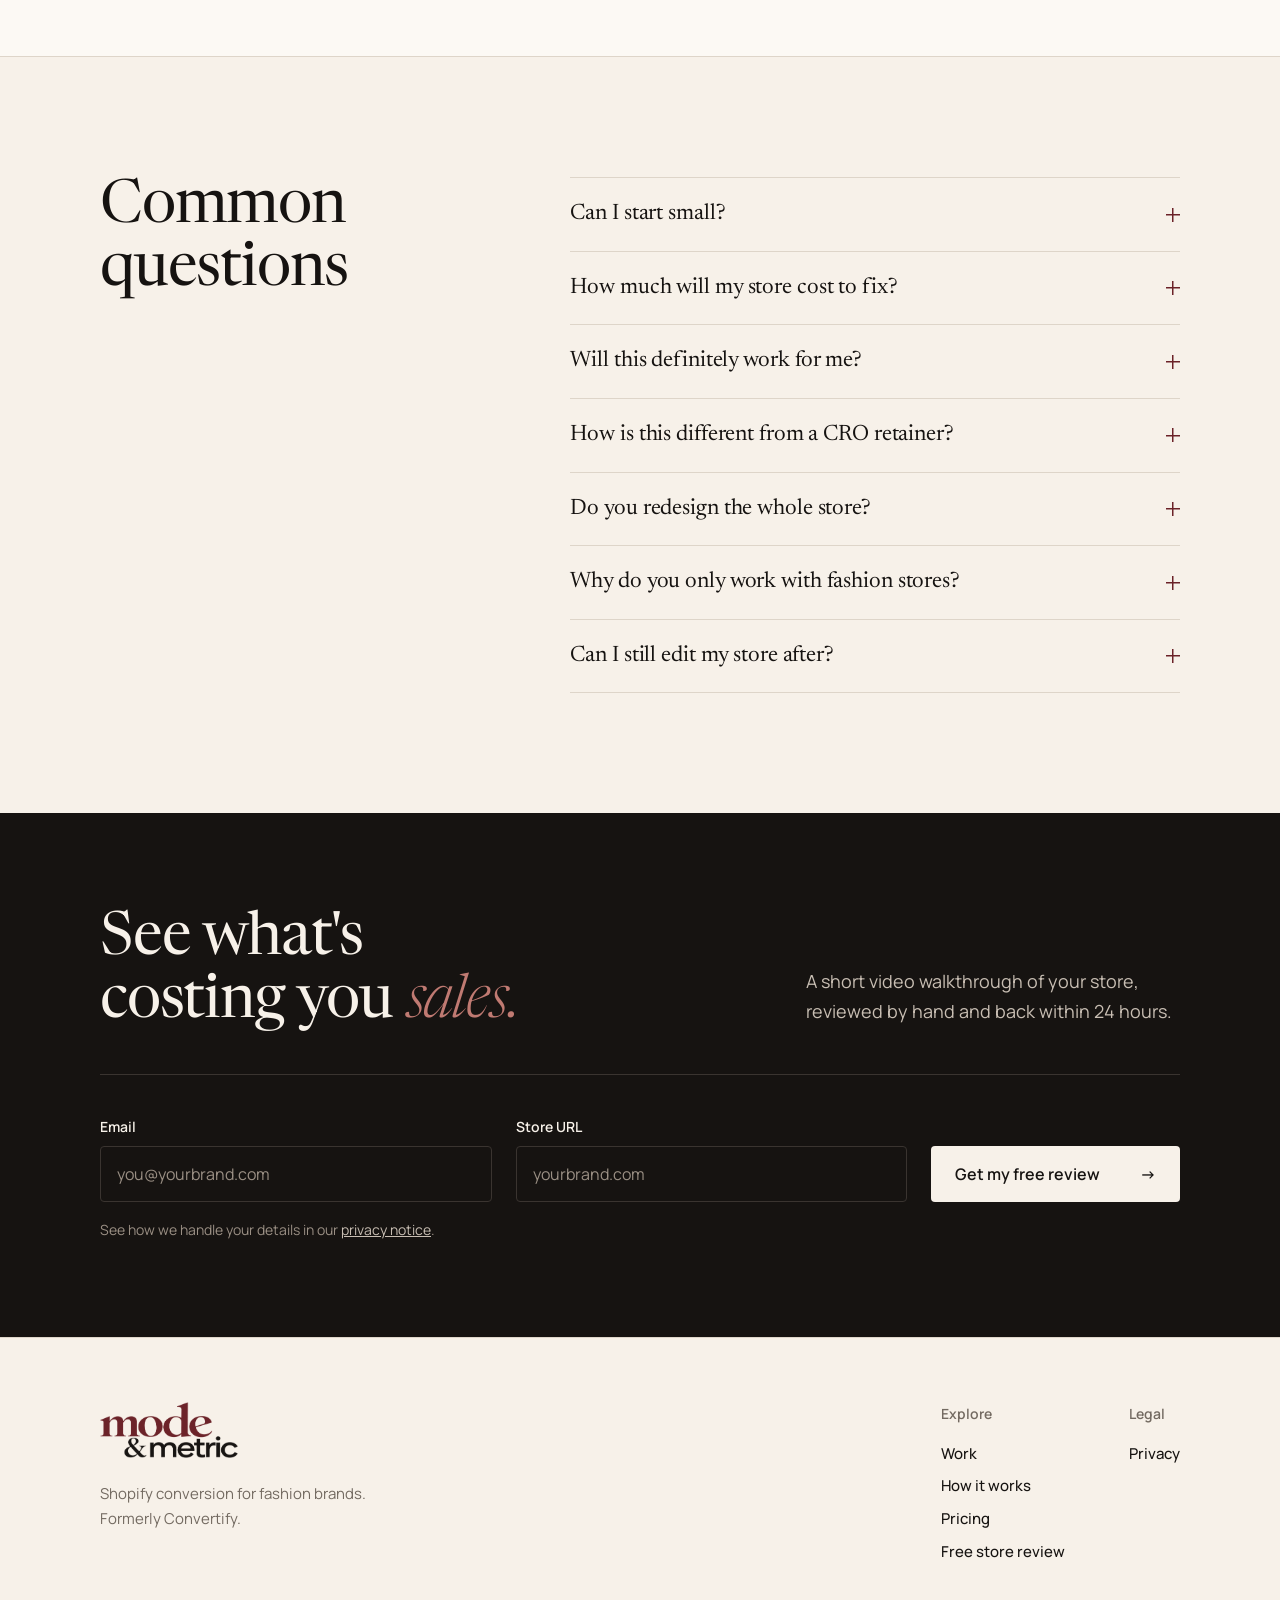
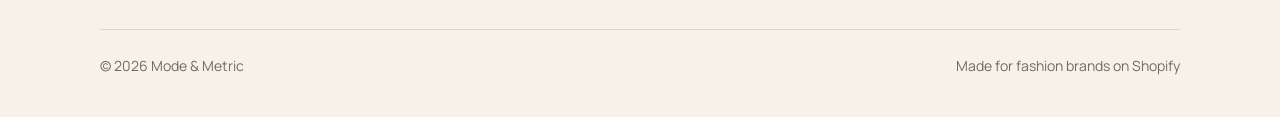
==== commit 44cfa5c6: "Change hero headline to "Your fashion store is losing sales." Co-Authored-By: Claude Opus 5.5 <norep" ====
--- a/index.html
+++ b/index.html
@@ -44,7 +44,7 @@
     <img class="hero-img" src="assets/images/hero-editorial.jpg" width="1672" height="941" alt="" fetchpriority="high" decoding="async">
     <div class="wrap hero-inner">
       <div class="hero-copy">
-        <h1 class="display">Your fashion store should sell as <em>beautifully</em> as it looks.</h1>
+        <h1 class="display">Your fashion store is <em>losing</em> sales.</h1>
         <p class="hero-sub">We find where shoppers lose confidence on your Shopify store, then fix it for you.</p>
         <div class="hero-actions">
           <a class="btn btn-primary" href="#review">Get your free store review <span aria-hidden="true">&rarr;</span></a>
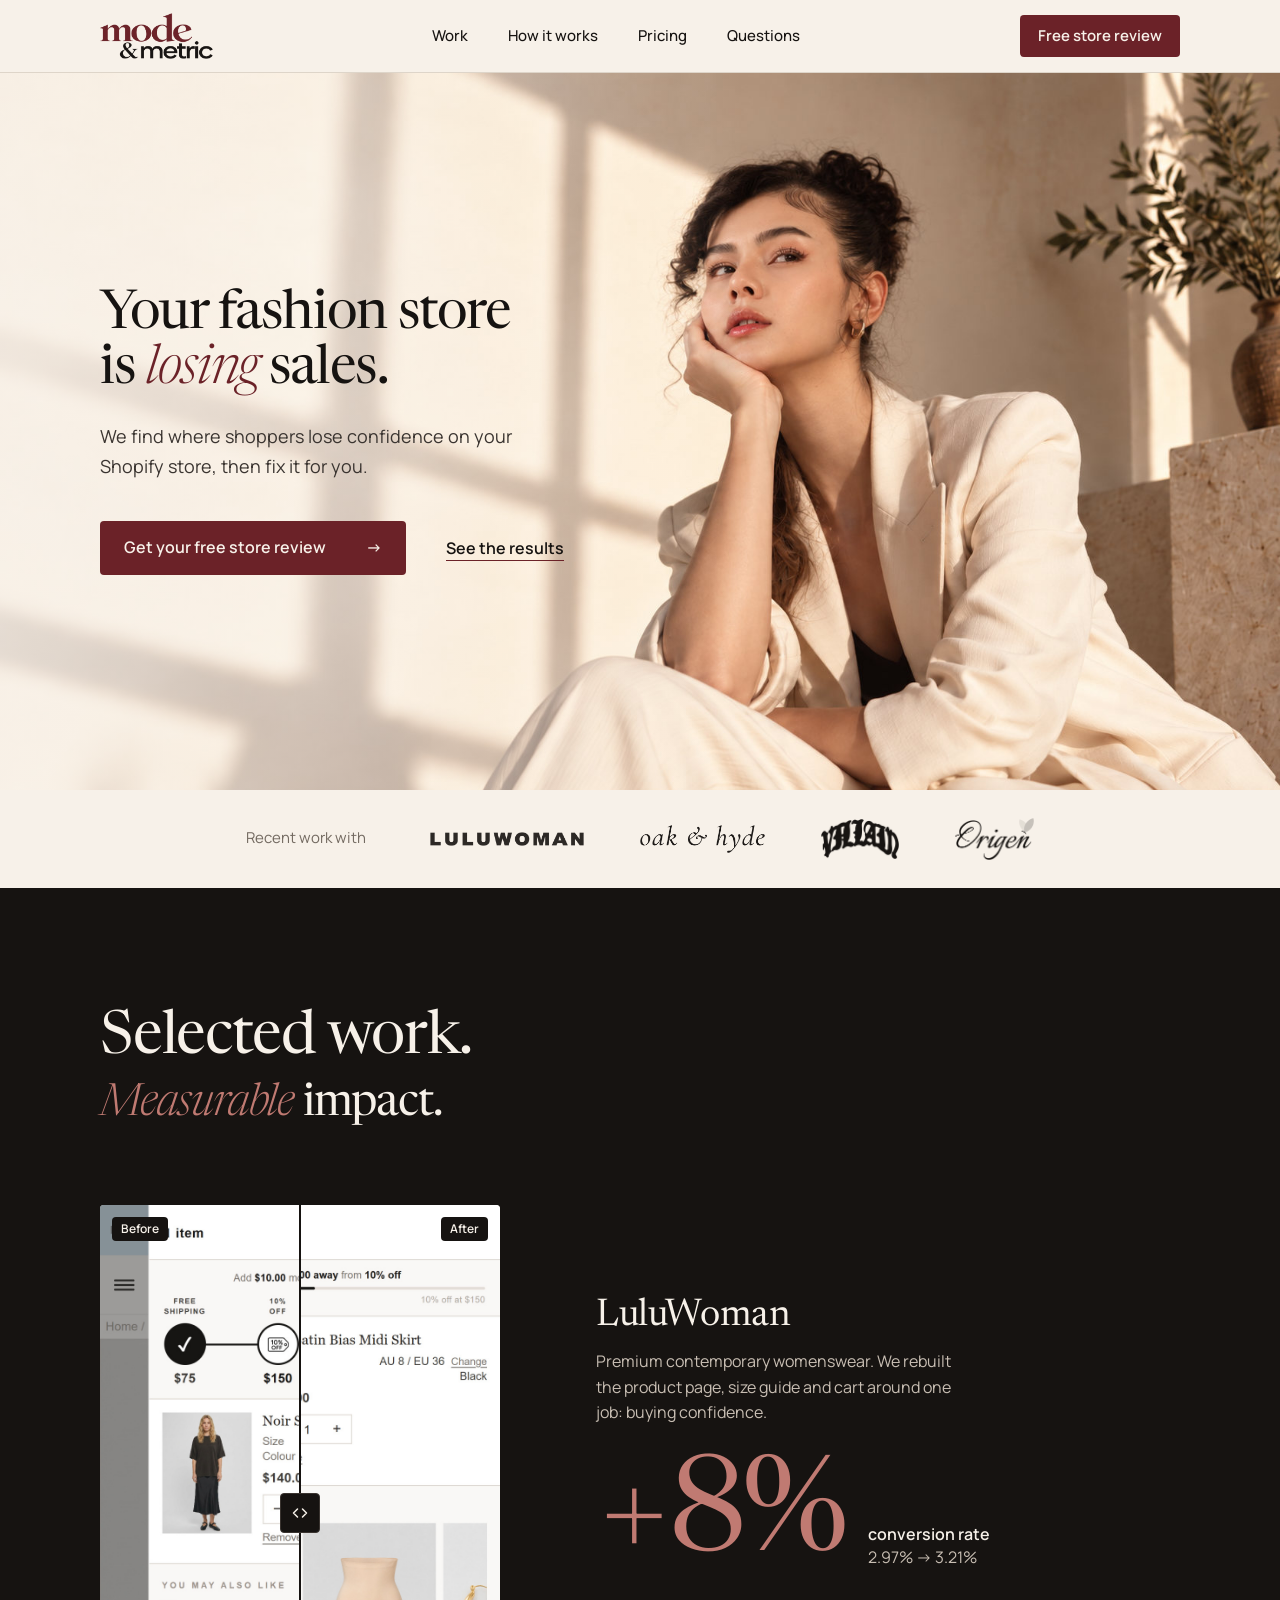
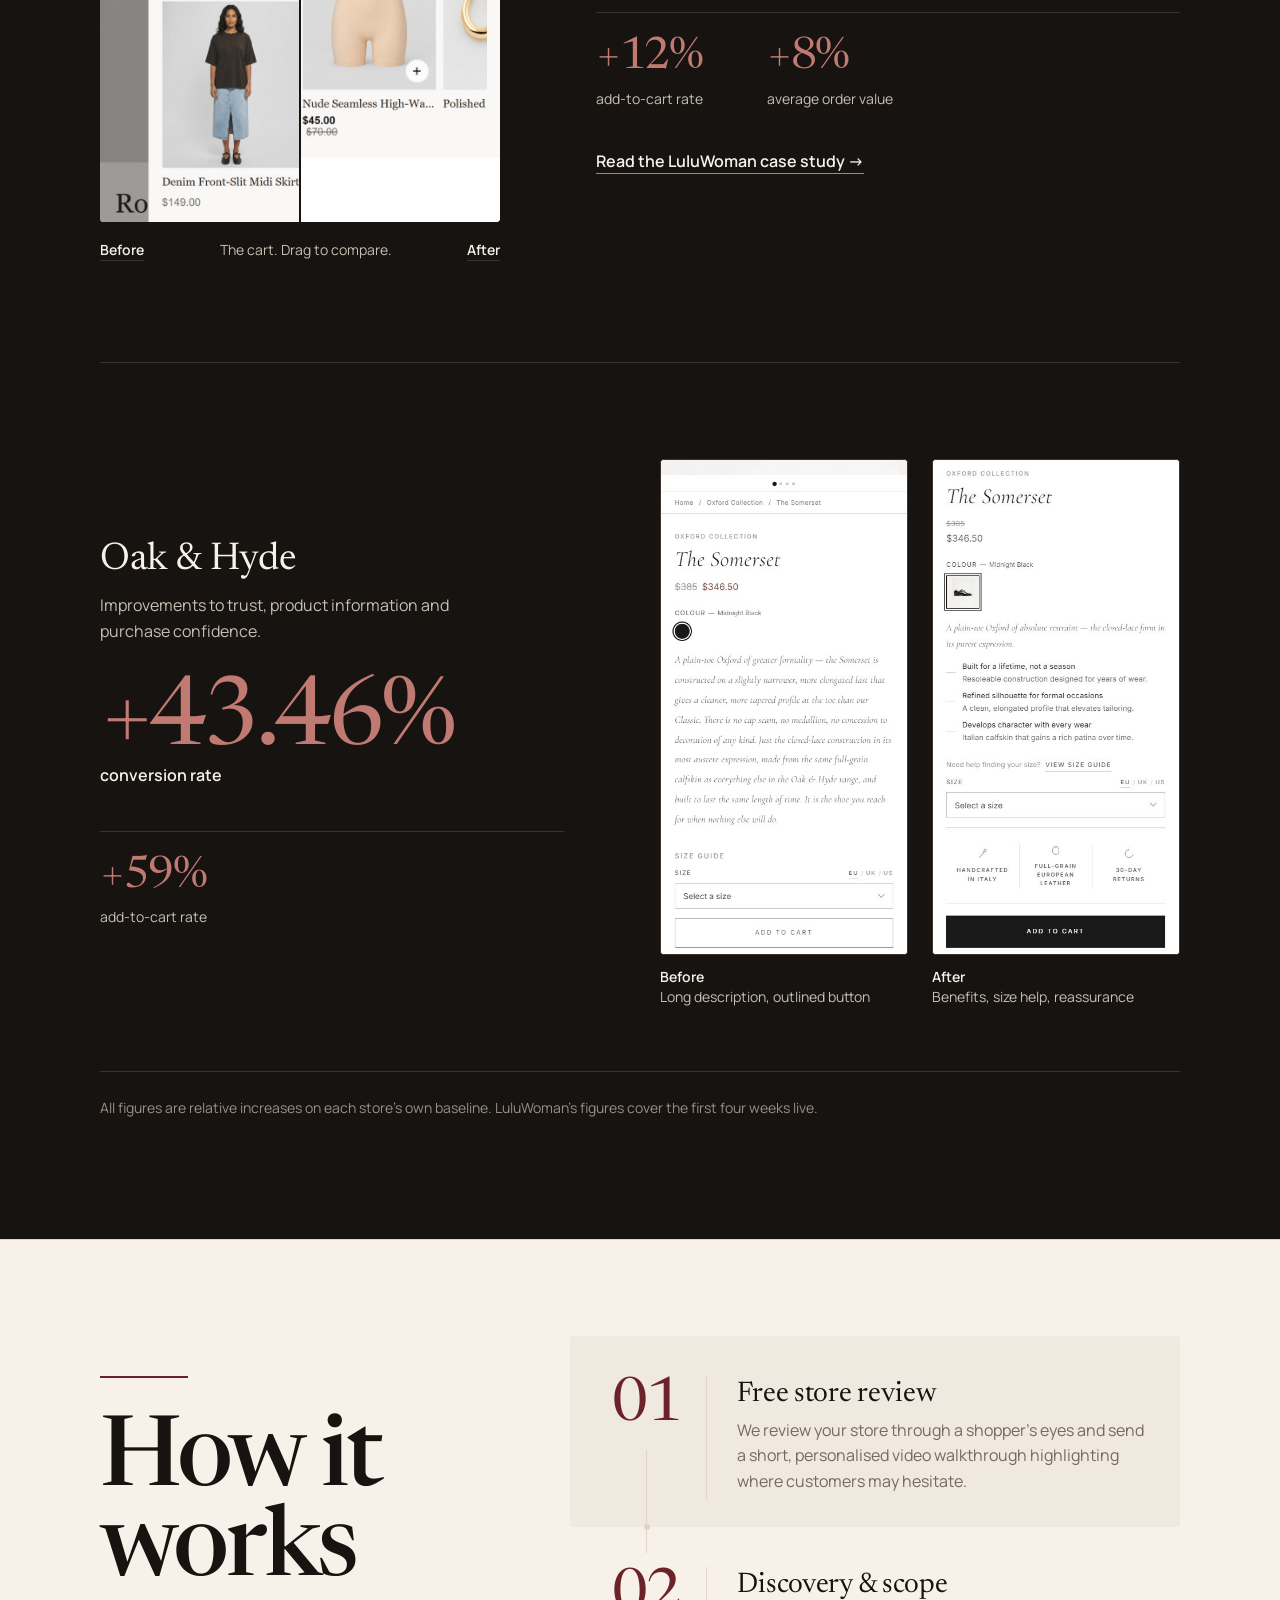
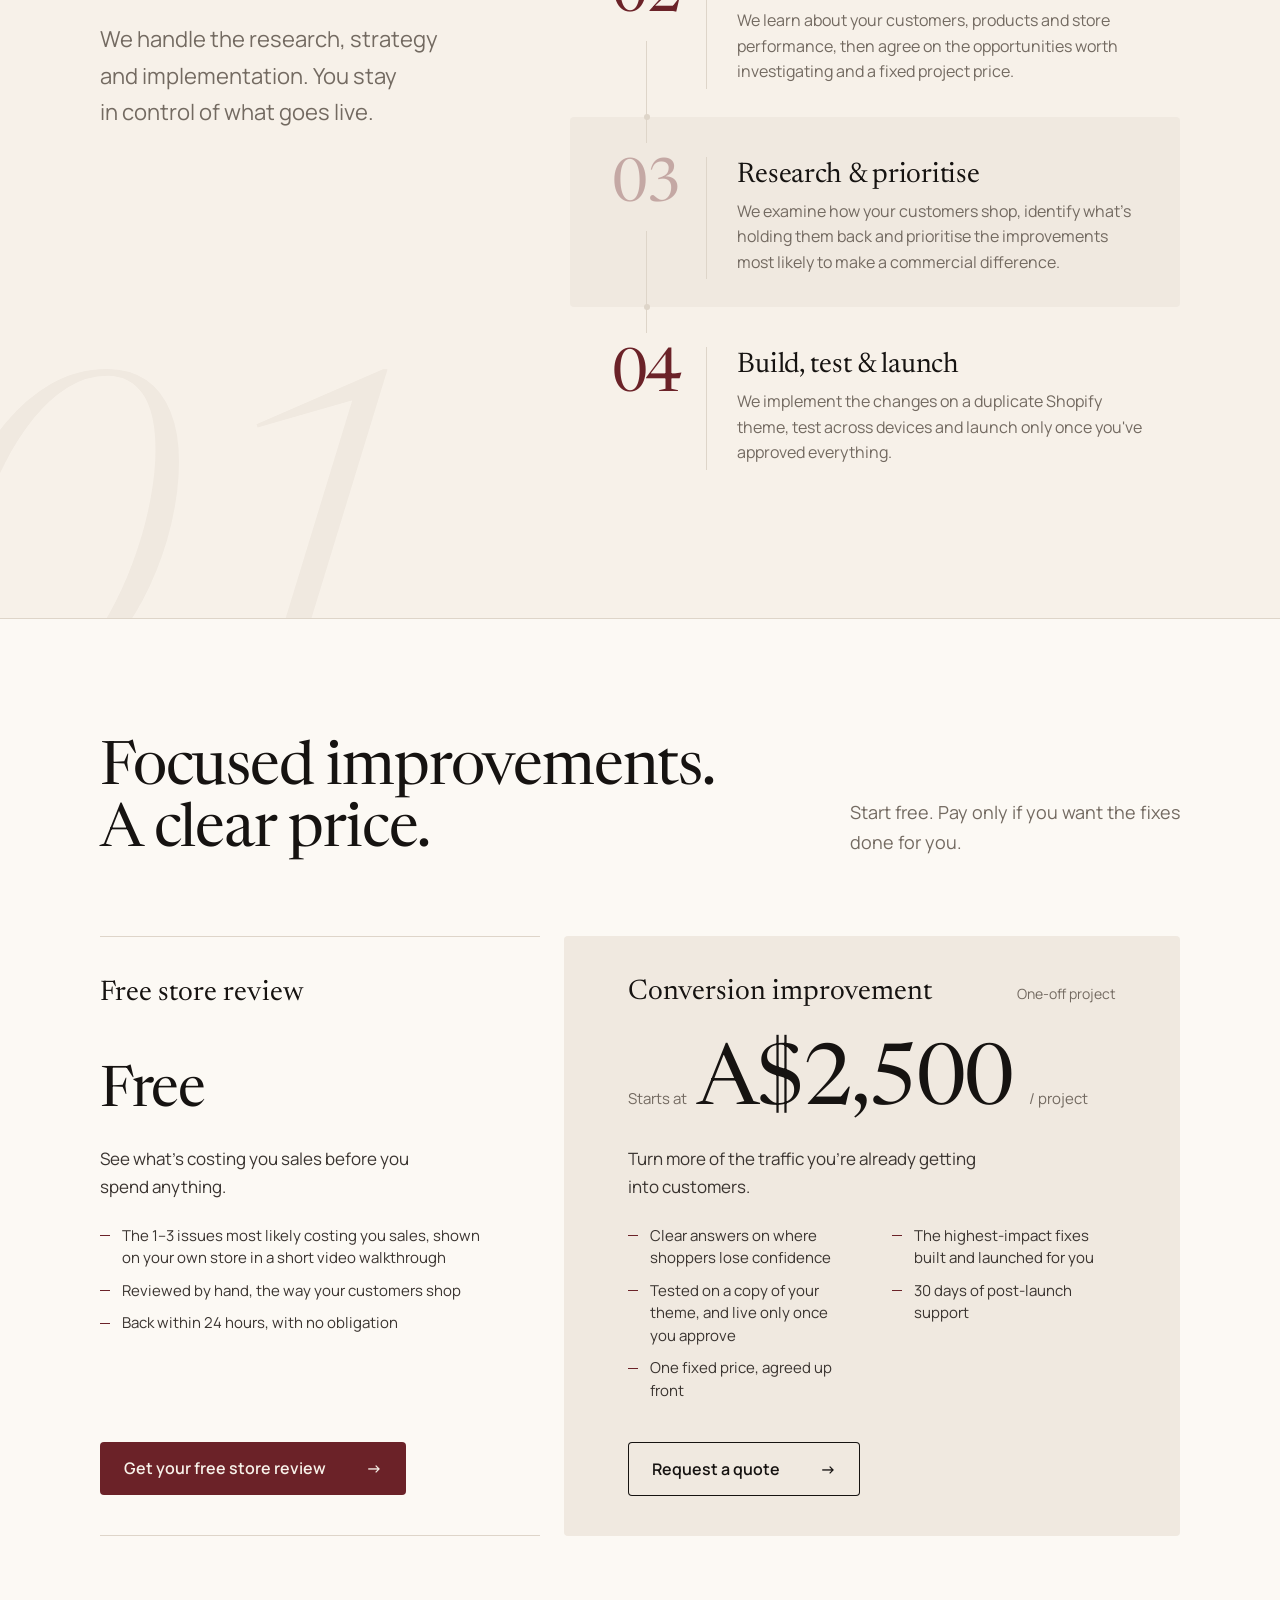
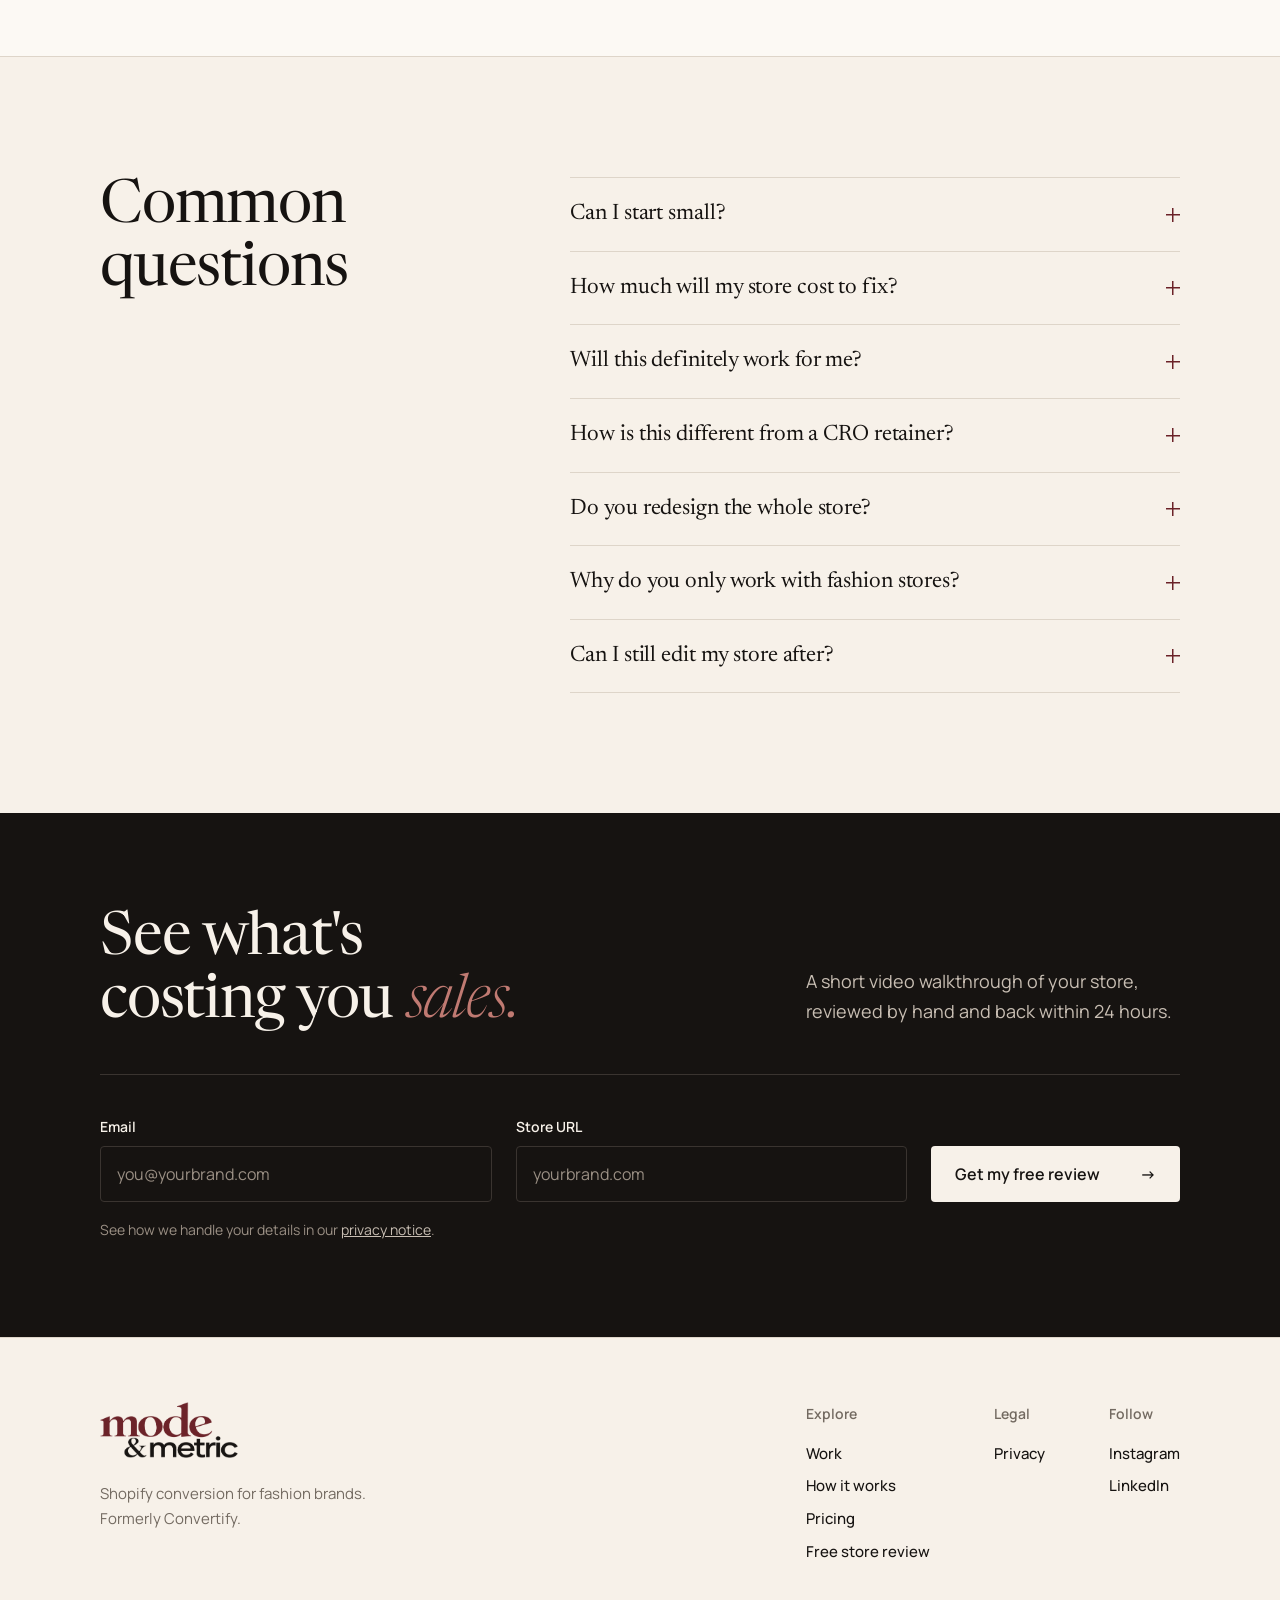
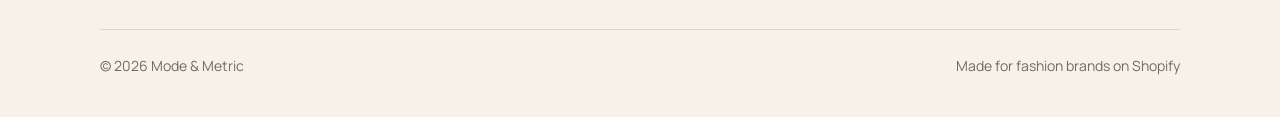
==== commit 99abffcd: "Add Instagram and LinkedIn links to the footer Footer gets a Follow column (Instagram, Vin's LinkedI" ====
--- a/index.html
+++ b/index.html
@@ -307,6 +307,13 @@
             <li><a href="privacy.html">Privacy</a></li>
           </ul>
         </div>
+        <div>
+          <h2>Follow</h2>
+          <ul>
+            <li><a href="https://www.instagram.com/modeandmetric/">Instagram</a></li>
+            <li><a href="https://www.linkedin.com/in/v-perera/">LinkedIn</a></li>
+          </ul>
+        </div>
       </div>
     </div>
     <div class="footer-bottom">
--- a/assets/css/site.css
+++ b/assets/css/site.css
@@ -567,7 +567,7 @@
 .footer-top { display: flex; flex-wrap: wrap; justify-content: space-between; gap: var(--s-4); }
 .footer .wordmark { font-size: 22px; }
 .footer-tag { margin-top: var(--s-2); max-width: 32ch; }
-.footer-cols { display: flex; gap: var(--s-5); }
+.footer-cols { display: flex; flex-wrap: wrap; gap: var(--s-4) var(--s-5); }
 .footer-cols h2 { font-family: var(--font-body); font-size: 14px; font-weight: 600; color: var(--stone); margin-bottom: var(--s-2); }
 .footer-cols li + li { margin-top: var(--s-1); }
 .footer-cols a { color: var(--ink); text-decoration: none; font-weight: 500; text-underline-offset: 5px; }
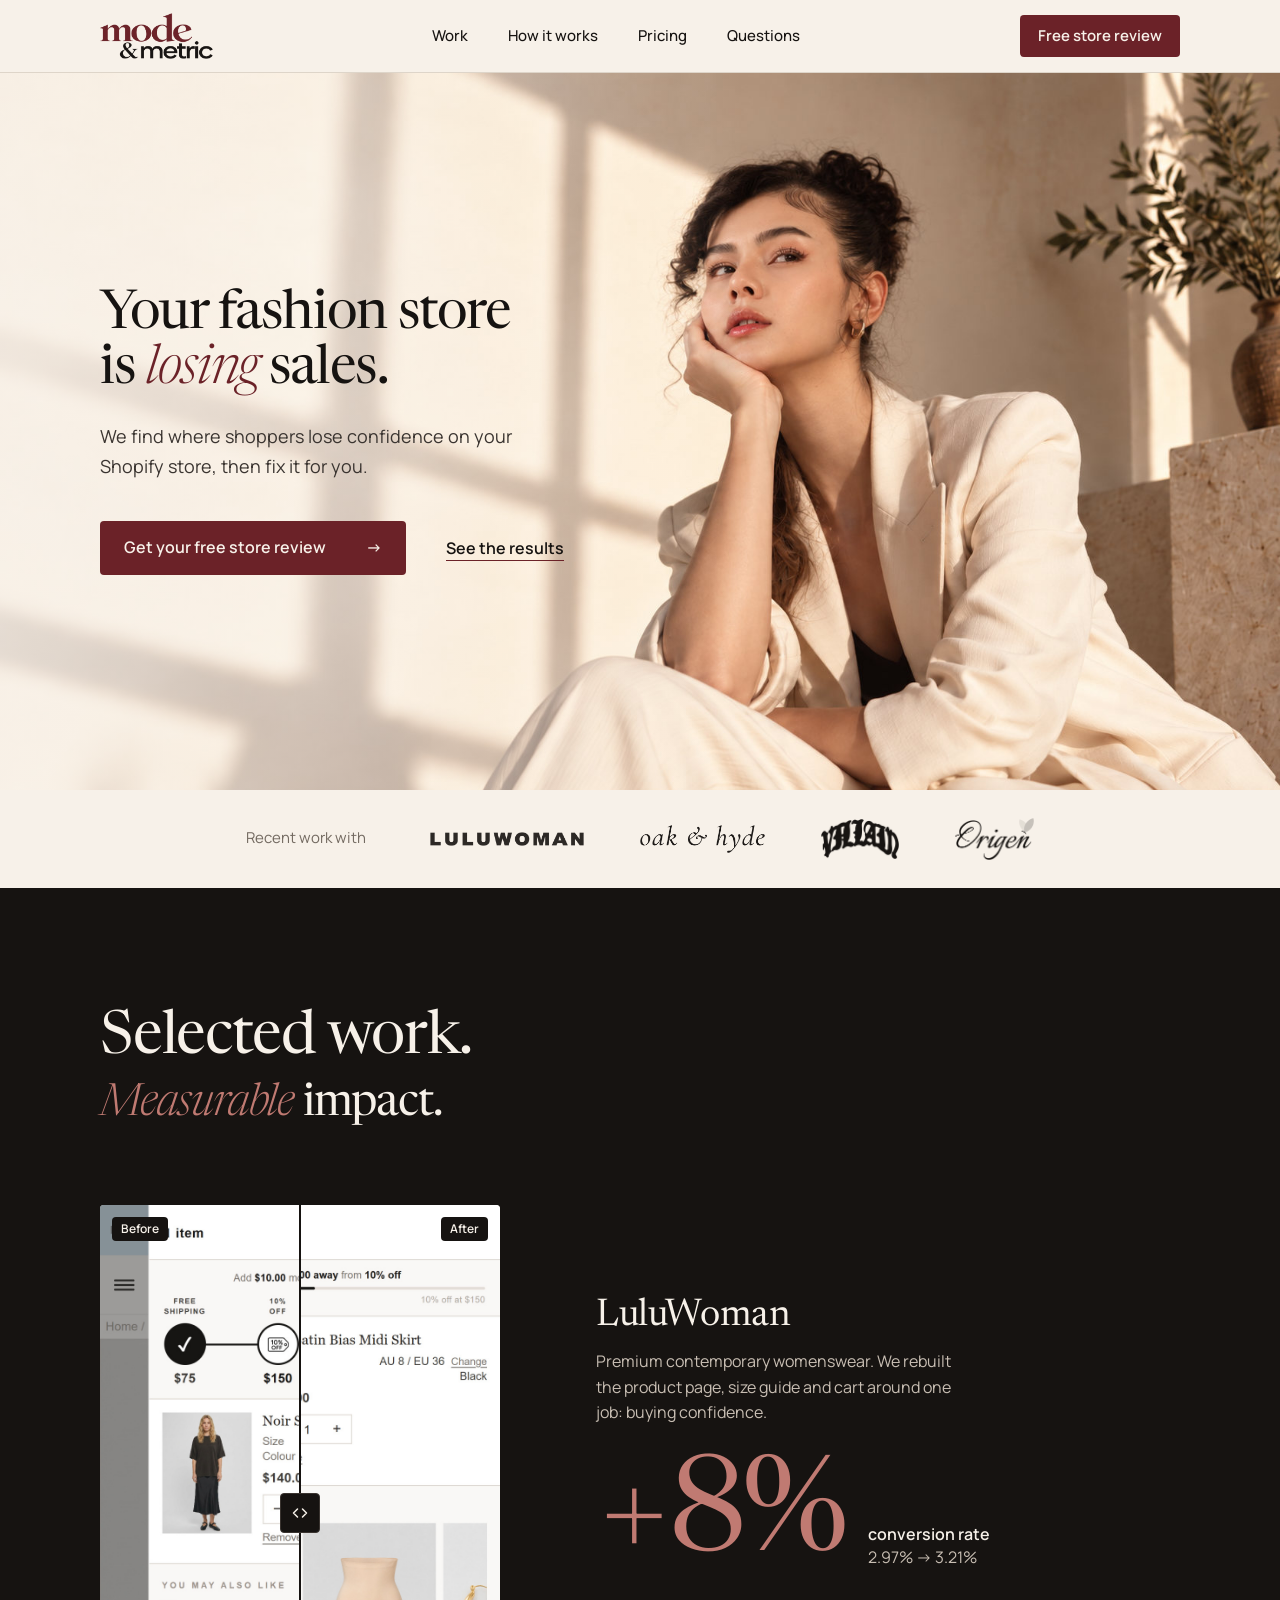
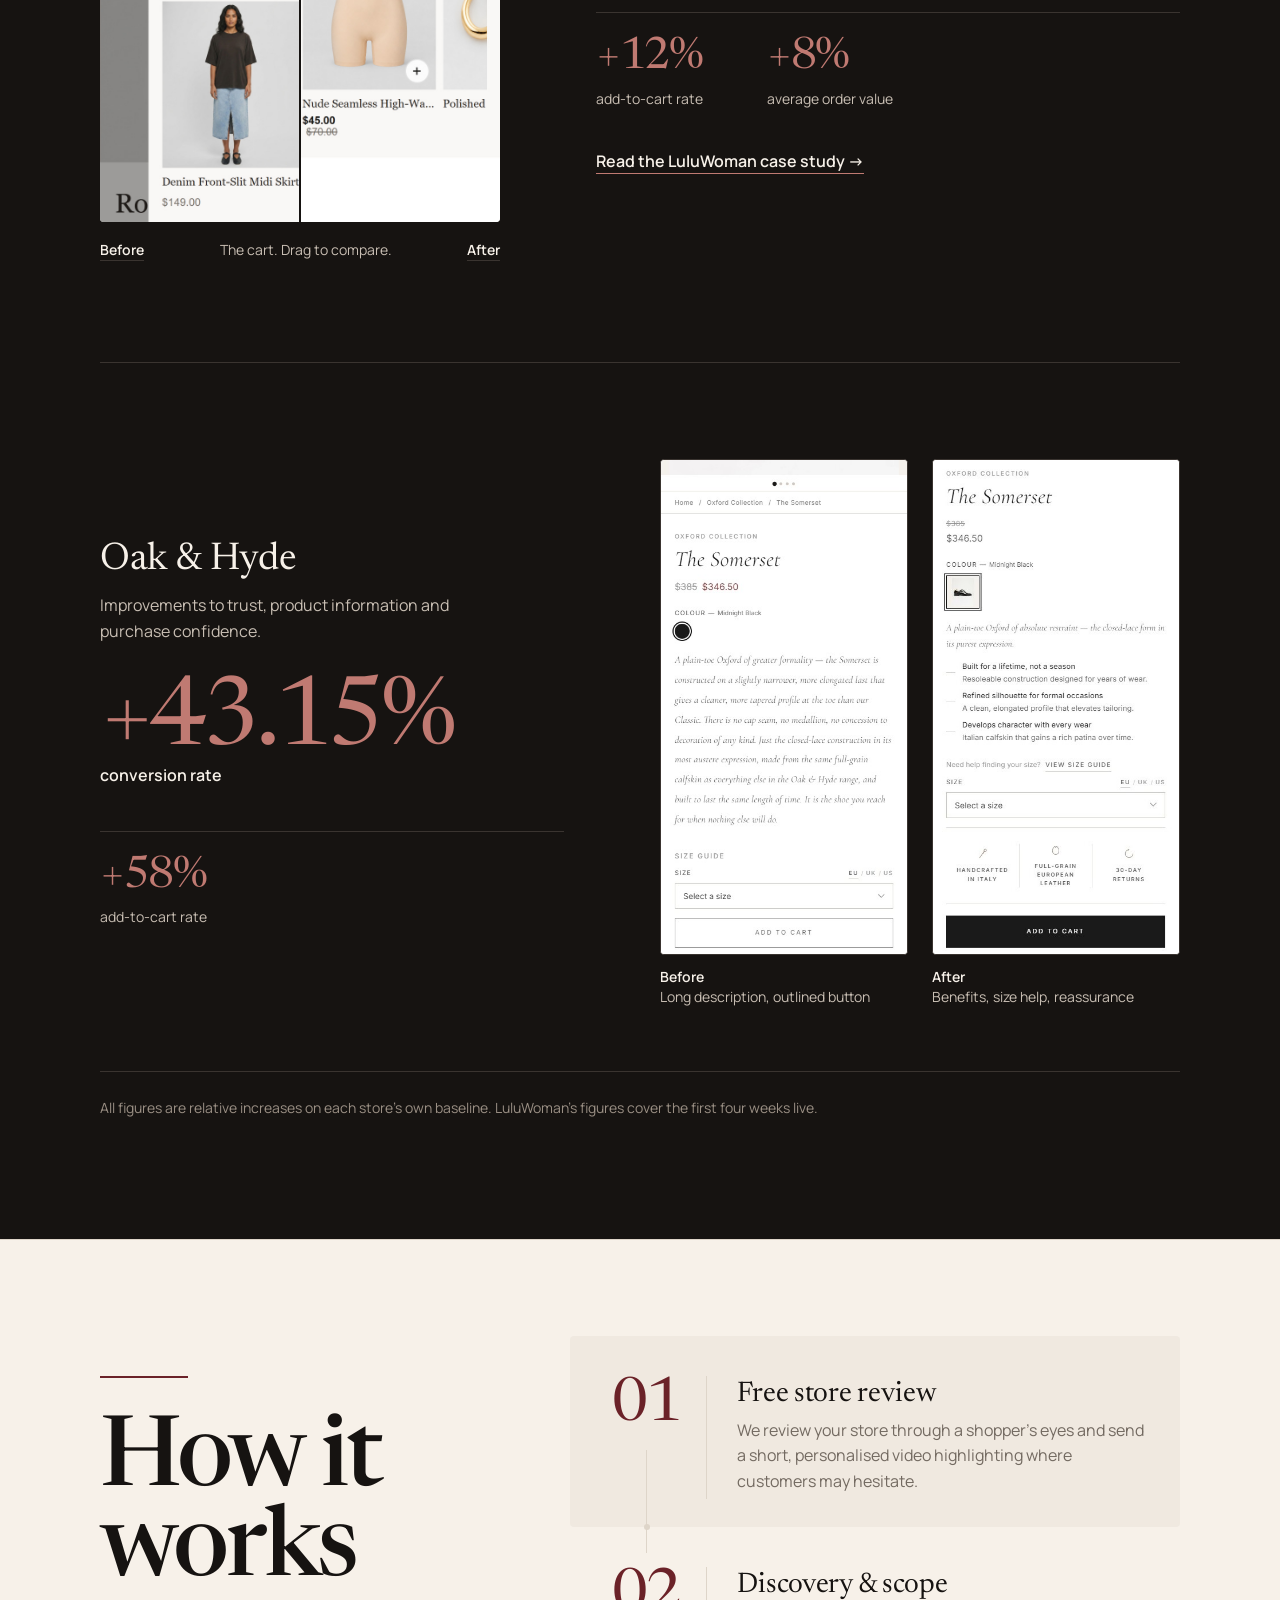
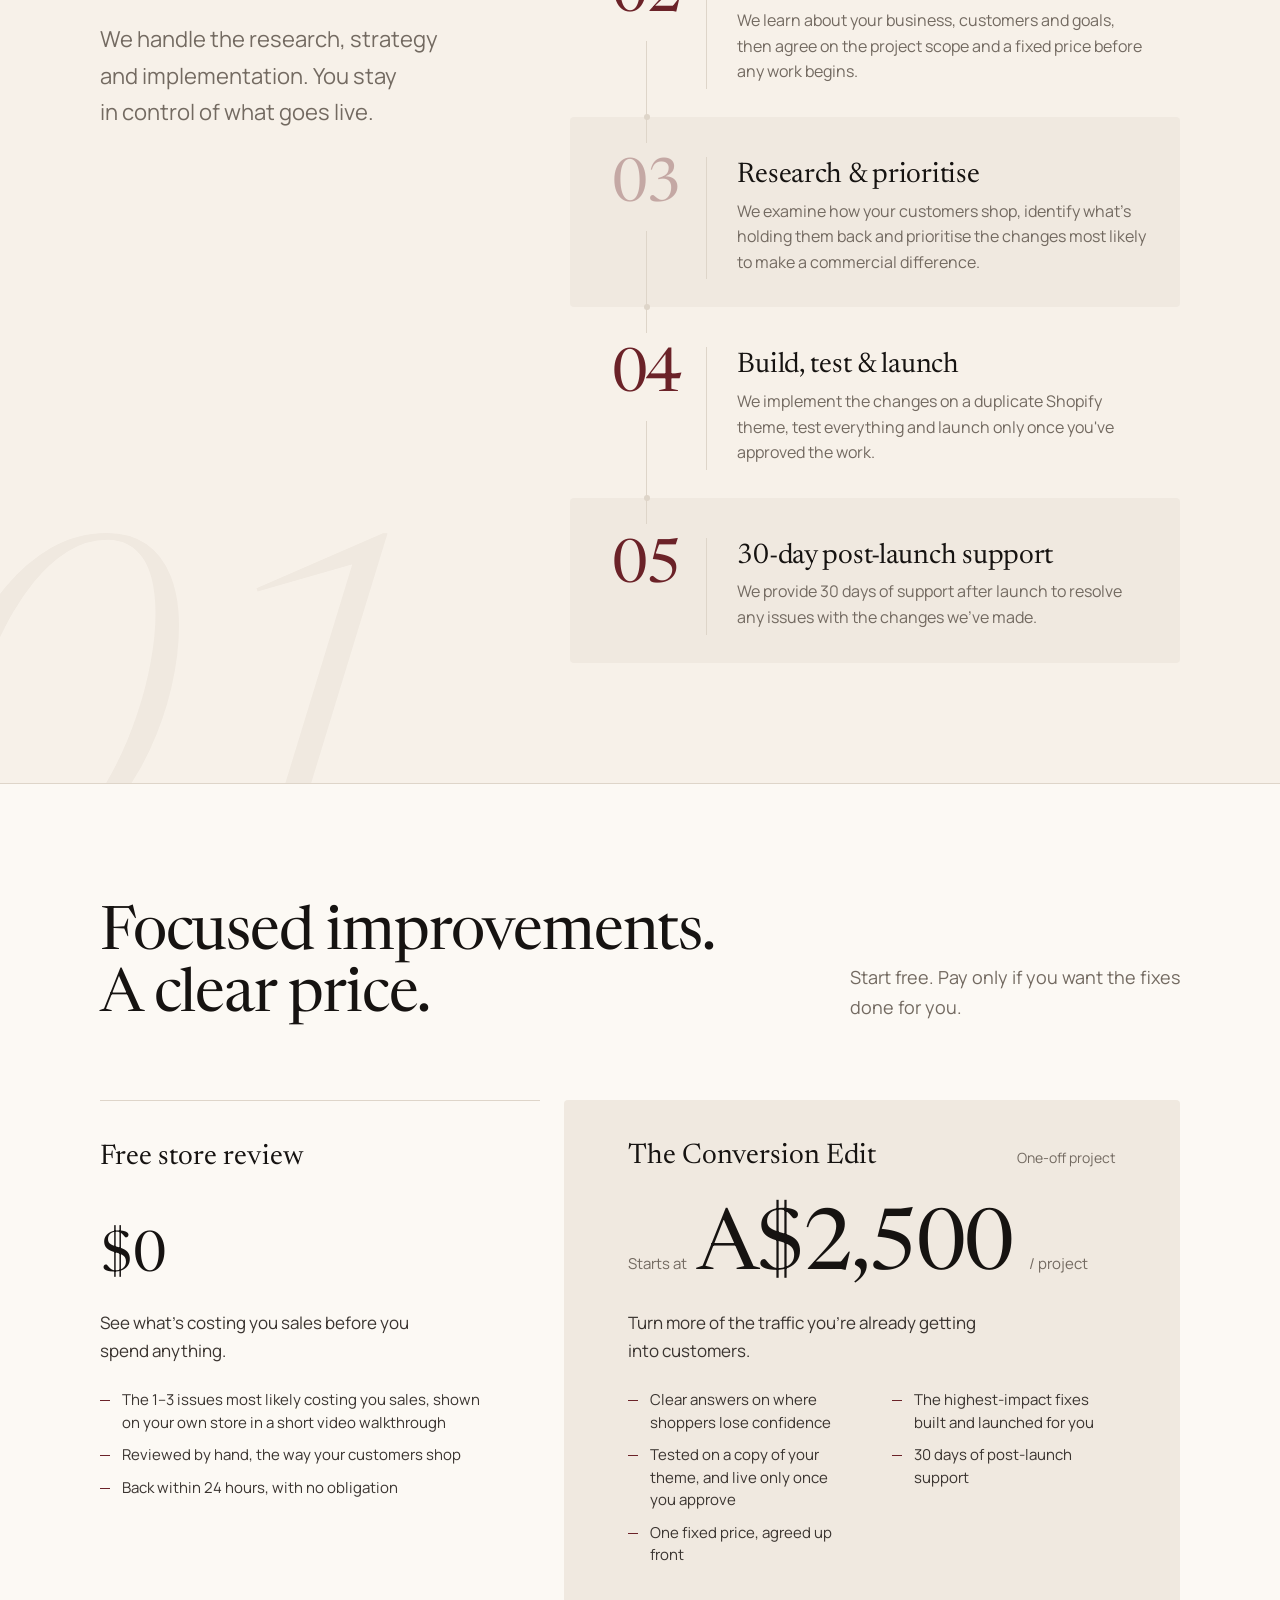
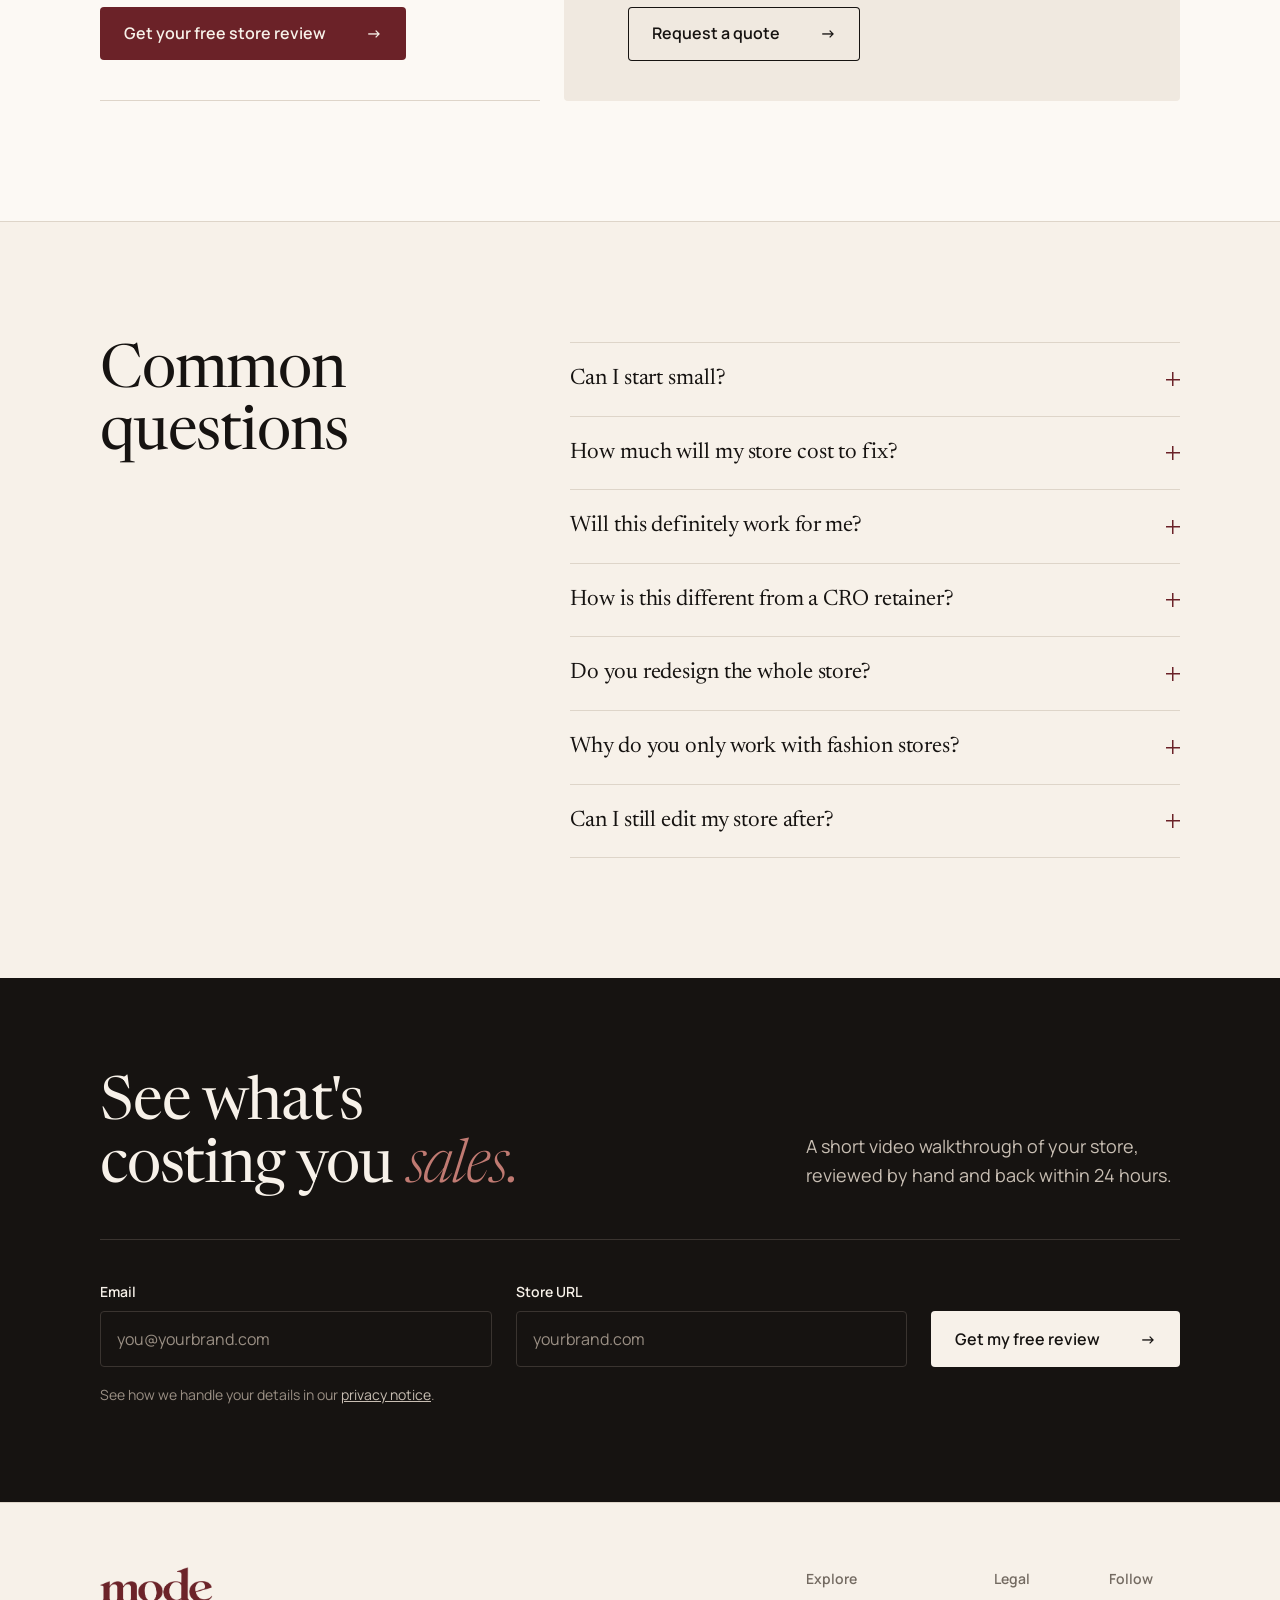
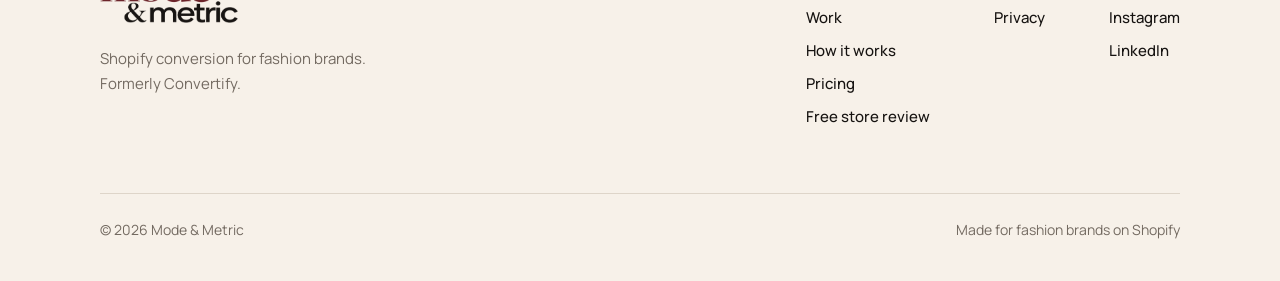
==== commit bbca2712: "Expand How it works to five steps and name the paid tier - How it works: add step 05 (30-day post-la" ====
--- a/index.html
+++ b/index.html
@@ -140,28 +140,35 @@
           <span class="step-num" aria-hidden="true">01</span>
           <div>
             <h3 class="step-title">Free store review</h3>
-            <p>We review your store through a shopper's eyes and send a short, personalised video walkthrough highlighting where customers may hesitate.</p>
+            <p>We review your store through a shopper's eyes and send a short, personalised video highlighting where customers may hesitate.</p>
           </div>
         </li>
         <li>
           <span class="step-num" aria-hidden="true">02</span>
           <div>
             <h3 class="step-title">Discovery &amp; scope</h3>
-            <p>We learn about your customers, products and store performance, then agree on the opportunities worth investigating and a fixed project price.</p>
+            <p>We learn about your business, customers and goals, then agree on the project scope and a fixed price before any work begins.</p>
           </div>
         </li>
         <li>
           <span class="step-num" aria-hidden="true">03</span>
           <div>
             <h3 class="step-title">Research &amp; prioritise</h3>
-            <p>We examine how your customers shop, identify what's holding them back and prioritise the improvements most likely to make a commercial difference.</p>
+            <p>We examine how your customers shop, identify what's holding them back and prioritise the changes most likely to make a commercial difference.</p>
           </div>
         </li>
         <li>
           <span class="step-num" aria-hidden="true">04</span>
           <div>
             <h3 class="step-title">Build, test &amp; launch</h3>
-            <p>We implement the changes on a duplicate Shopify theme, test across devices and launch only once you've approved everything.</p>
+            <p>We implement the changes on a duplicate Shopify theme, test everything and launch only once you've approved the work.</p>
+          </div>
+        </li>
+        <li>
+          <span class="step-num" aria-hidden="true">05</span>
+          <div>
+            <h3 class="step-title">30-day post-launch support</h3>
+            <p>We provide 30 days of support after launch to resolve any issues with the changes we've made.</p>
           </div>
         </li>
       </ol>
@@ -178,7 +185,7 @@
       <div class="offers">
         <article class="offer offer-free">
           <div class="offer-title"><h3>Free store review</h3></div>
-          <p class="offer-price">Free</p>
+          <p class="offer-price">$0</p>
           <p class="offer-desc">See what's costing you sales before you spend anything.</p>
           <ul class="offer-list">
             <li>The 1&ndash;3 issues most likely costing you sales, shown on your own store in a short video walkthrough</li>
@@ -188,7 +195,7 @@
           <a class="btn btn-primary" href="#review">Get your free store review <span aria-hidden="true">&rarr;</span></a>
         </article>
         <article class="offer offer-paid">
-          <div class="offer-title"><h3>Conversion improvement</h3><span>One-off project</span></div>
+          <div class="offer-title"><h3>The Conversion Edit</h3><span>One-off project</span></div>
           <p class="offer-price"><span class="offer-from">Starts at</span>A$2,500 <span class="offer-unit">/ project</span></p>
           <p class="offer-desc">Turn more of the traffic you're already getting into customers.</p>
           <ul class="offer-list">
@@ -215,7 +222,7 @@
         </details>
         <details>
           <summary>How much will my store cost to fix?</summary>
-          <p>It depends on what we find. Conversion improvement projects start from A$2,500, and we scope the work against your store before anything begins.</p>
+          <p>It depends on what we find. The Conversion Edit starts from A$2,500, and we scope the work against your store before anything begins.</p>
           <p>You'll know exactly what we'd fix and what it costs before you commit. The agreed price doesn't change once work starts.</p>
         </details>
         <details>
--- a/assets/css/site.css
+++ b/assets/css/site.css
@@ -304,9 +304,9 @@
 
 /* ---------- How it works ----------
    Built to Vin's editorial mockup (21 Oct): oversized two-line heading under a short oxblood
-   rule, intro below; on the right, four step rows with large oxblood numerals on a fine
+   rule, intro below; on the right, five step rows with large oxblood numerals on a fine
    timeline (oxblood dots where rows meet), a hairline divider before each step's text, and a
-   faint tonal surface behind steps 01 and 03. A faint oversized italic numeral sits behind the
+   faint tonal surface behind the odd steps. A faint oversized italic numeral sits behind the
    left column on desktop and follows the step being read. Both use the tint token.
    Scroll progress (site.js adds .is-tracking): the timeline fills in oxblood as you read,
    upcoming numerals sit at low opacity, and the step being read gets an oxblood divider.
@@ -325,6 +325,7 @@
 .how-section[data-step="2"]::before { content: "02"; content: "02" / ""; }
 .how-section[data-step="3"]::before { content: "03"; content: "03" / ""; }
 .how-section[data-step="4"]::before { content: "04"; content: "04" / ""; }
+.how-section[data-step="5"]::before { content: "05"; content: "05" / ""; }
 @media (min-width: 901px) {
   .how-section .split { grid-template-columns: minmax(0, 0.8fr) minmax(0, 1.2fr); } /* steps get ~60%, as in the mockup */
 }
@@ -361,7 +362,7 @@
   font-family: var(--font-display); font-variation-settings: "opsz" 36; font-weight: 400;
   font-size: var(--title); line-height: 1.2; letter-spacing: -0.01em; color: var(--ink);
 }
-.steps p { margin-top: 6px; max-width: 46ch; font-size: var(--desc); line-height: 1.6; color: var(--stone); }
+.steps p { margin-top: 6px; max-width: 46ch; font-size: var(--desc); line-height: 1.6; color: var(--stone); text-wrap: pretty; }
 .steps.is-tracking li:not(:last-child)::before {
   background: linear-gradient(var(--oxblood), var(--oxblood)) top / 100% calc(var(--fill, 0) * 100%) no-repeat, var(--line);
 }
@@ -618,7 +619,7 @@
 
   .pricing-head { flex-direction: column; align-items: flex-start; }
   .pricing-head .lede { margin-top: 0; }
-  /* Phones: one compact column. The free offer puts "Free" on its title row; the paid
+  /* Phones: one compact column. The free offer puts "$0" on its title row; the paid
      offer keeps its larger price as the one big number. */
   .pricing-head { gap: var(--s-2); }
   .offers { grid-template-columns: minmax(0, 1fr); grid-template-rows: none; row-gap: var(--s-2); }
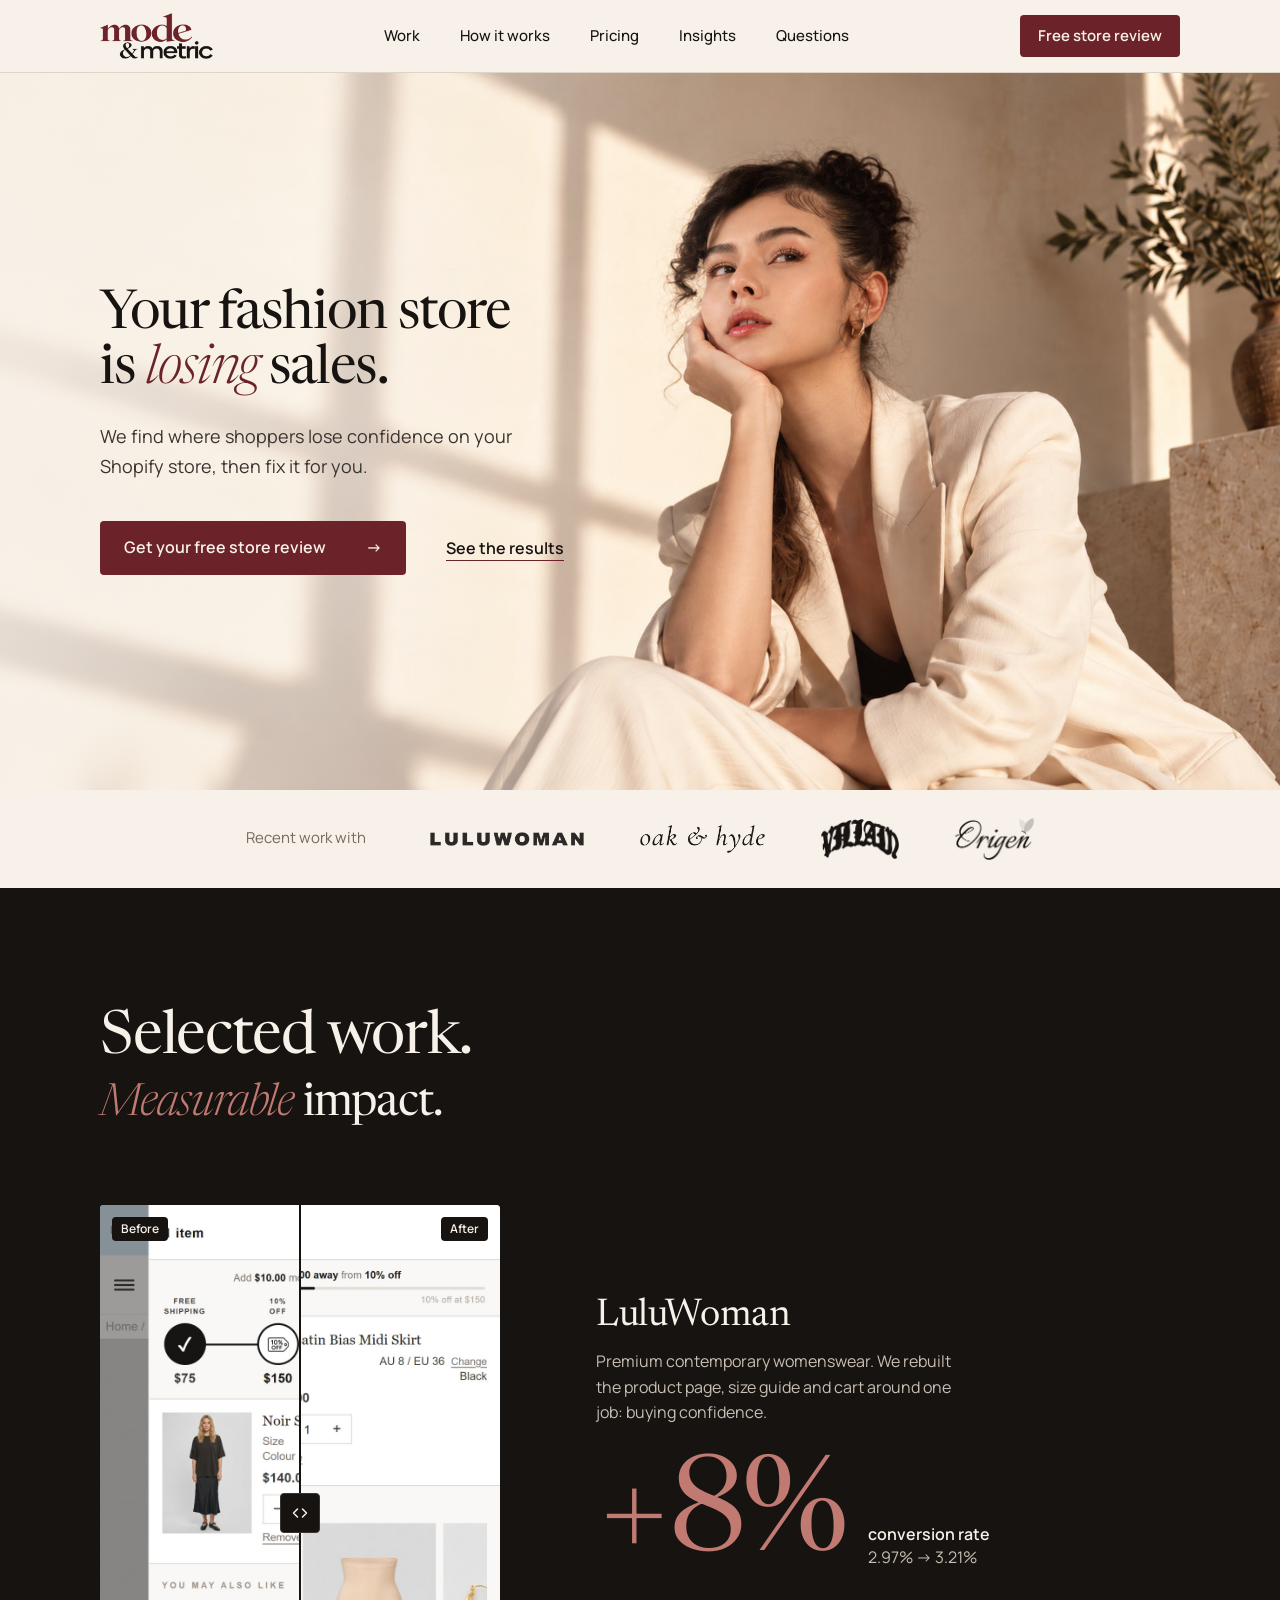
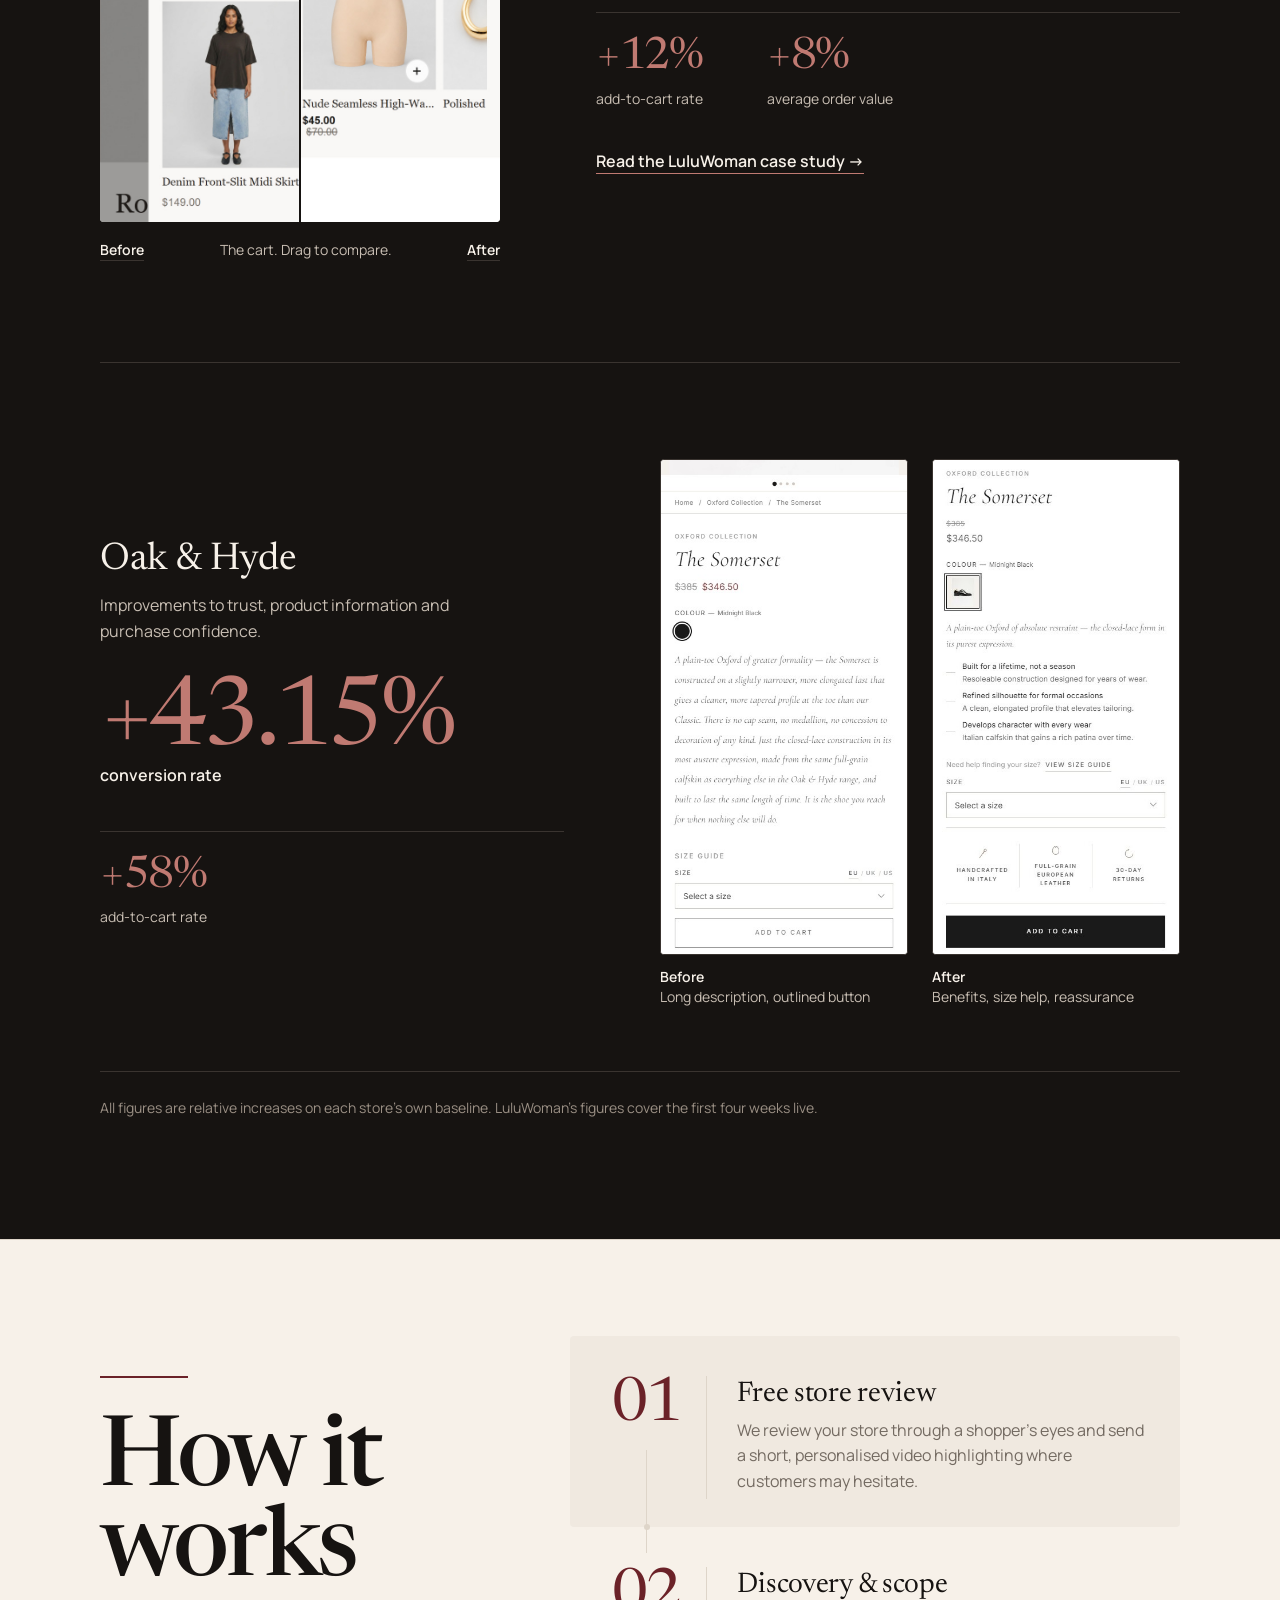
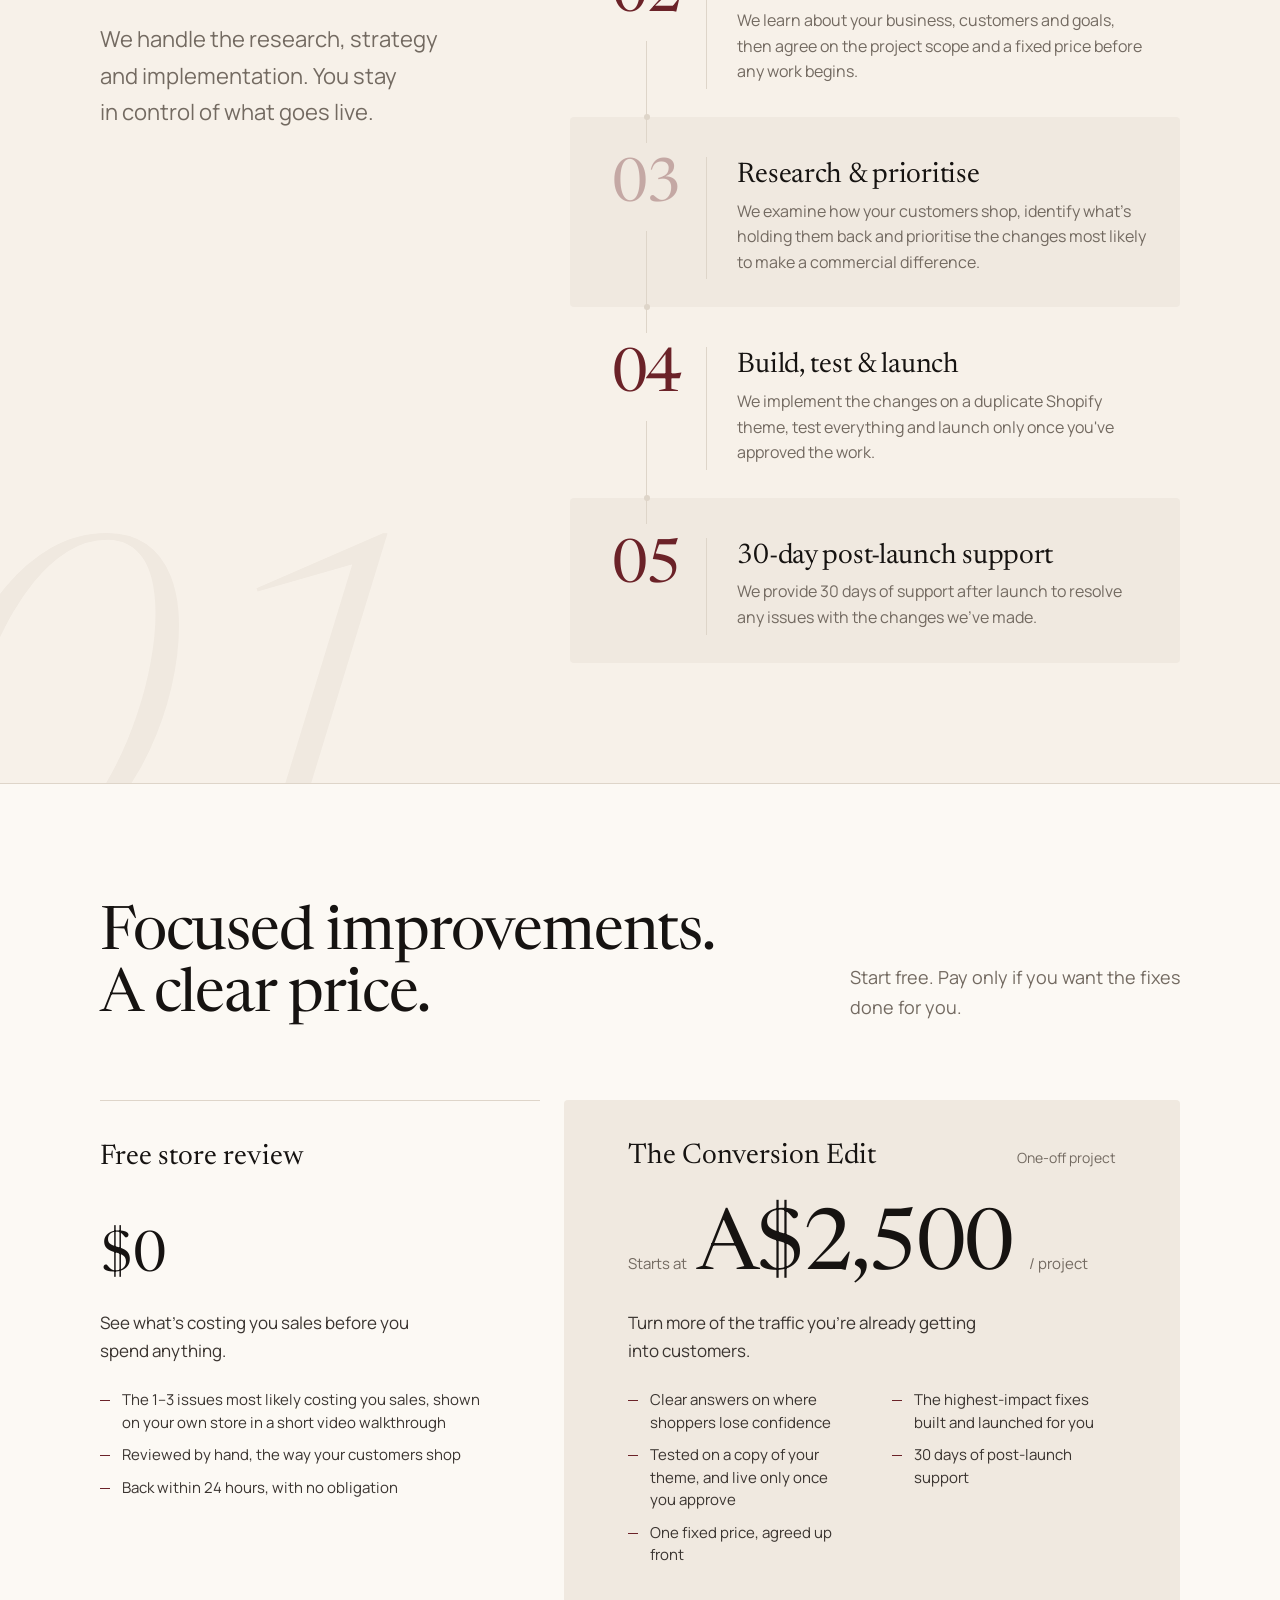
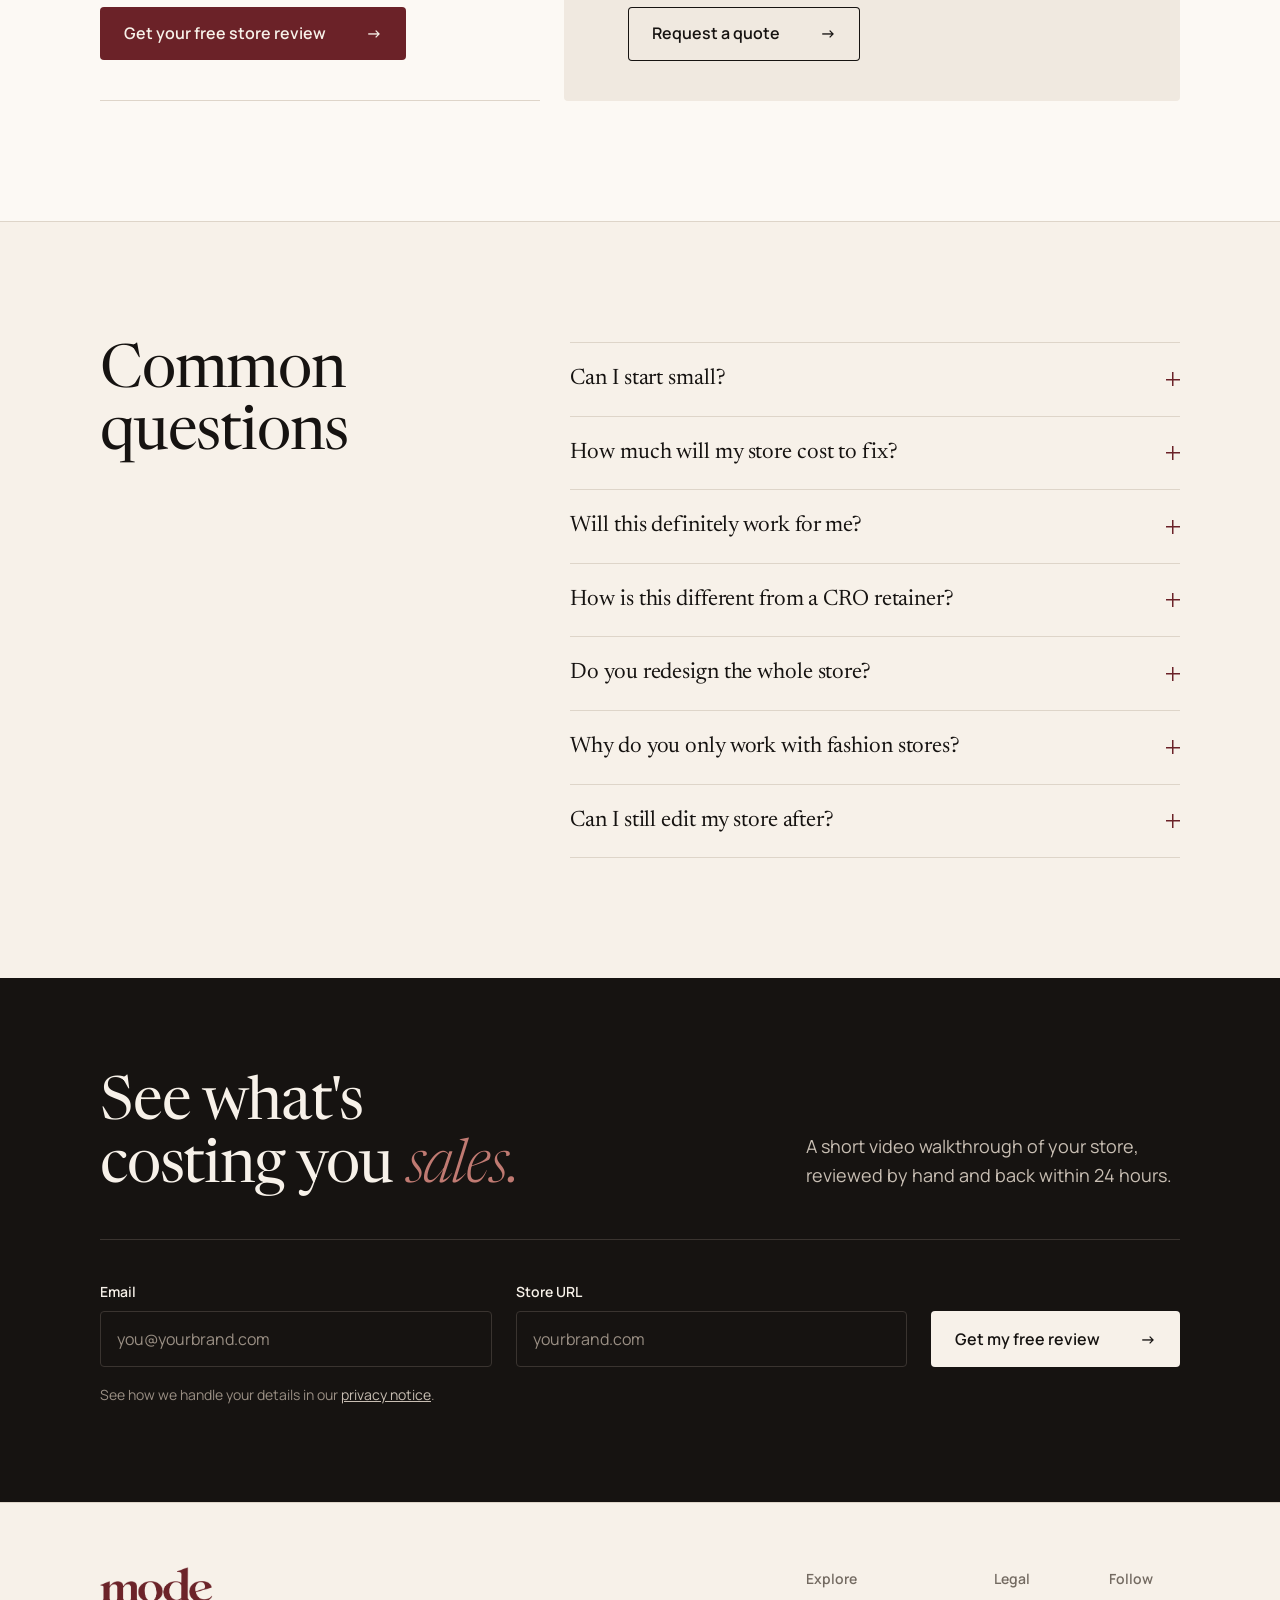
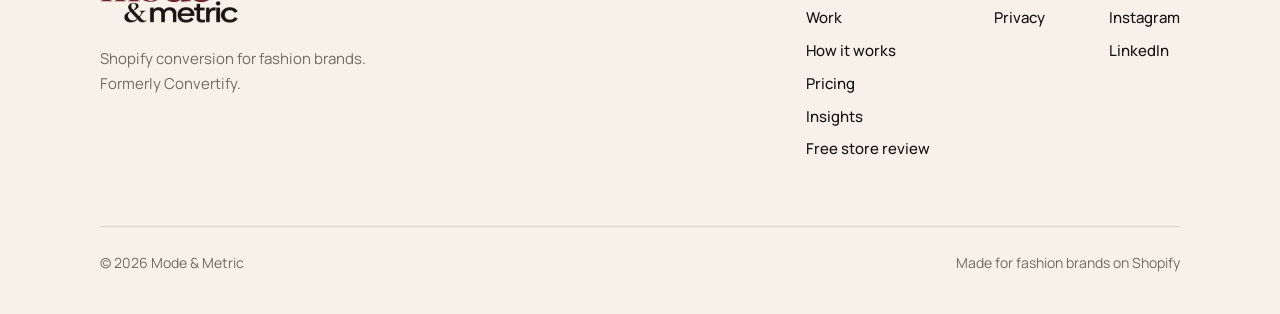
==== commit ffb3c333: "Publish first Insights article and link Insights site-wide "What fashion brands get wrong about buyi" ====
--- a/index.html
+++ b/index.html
@@ -32,6 +32,7 @@
       <a href="#results">Work</a>
       <a href="#how-it-works">How it works</a>
       <a href="#pricing">Pricing</a>
+      <a href="/insights/">Insights</a>
       <a href="#questions">Questions</a>
     </nav>
     <a class="btn btn-primary btn-sm" href="#review"><span>Free <span class="nav-cta-long">store </span>review</span></a>
@@ -305,6 +306,7 @@
             <li><a href="#results">Work</a></li>
             <li><a href="#how-it-works">How it works</a></li>
             <li><a href="#pricing">Pricing</a></li>
+            <li><a href="/insights/">Insights</a></li>
             <li><a href="#review">Free store review</a></li>
           </ul>
         </div>
--- a/assets/css/site.css
+++ b/assets/css/site.css
@@ -562,6 +562,100 @@
 .prose a { color: var(--ink); text-decoration-color: var(--oxblood); text-underline-offset: 4px; }
 .prose .meta { font-size: 15px; color: var(--stone); }
 .pending { color: var(--oxblood); font-weight: 600; } /* a detail still to be confirmed before launch */
+
+/* ---------- Insights (insights/) ----------
+   Editorial reading pages. An article is one centred reading column (~66 characters a line);
+   the featured image and .figure-wide images run wider than the text. The index and "More
+   insights" are a plain list of titles between hairlines, not cards. Every article uses the
+   markup in insights/_template/, so nothing here is styled per article. */
+.nav-links a[aria-current="page"] { text-decoration: underline; text-decoration-color: var(--oxblood); }
+.article { padding: var(--section-y-sm) 0; }
+.article-col { max-width: 700px; margin: 0 auto; }
+.article-kicker { font-size: 14px; font-weight: 600; }
+.article-kicker a { color: var(--oxblood); text-decoration: none; text-underline-offset: 5px; }
+.article-kicker a:hover { text-decoration: underline; }
+.article-head .display { margin-top: var(--s-3); font-size: clamp(40px, 5.4vw, 64px); line-height: 1.03; letter-spacing: -0.028em; }
+.article-dek {
+  margin-top: var(--s-3);
+  font-family: var(--font-display); font-variation-settings: "opsz" 36; font-weight: 400;
+  font-size: clamp(20px, 2.1vw, 24px); line-height: 1.42; color: var(--charcoal);
+}
+.article-meta {
+  display: flex; flex-wrap: wrap; gap: 4px var(--s-2);
+  margin-top: var(--s-4); padding-top: var(--s-2); border-top: 1px solid var(--line);
+  font-size: 14px; color: var(--stone);
+}
+.article-meta > * + *::before { content: "\00B7"; margin-right: var(--s-2); }
+.article-hero { max-width: var(--content); margin: var(--s-5) auto 0; }
+.article-hero img { width: 100%; aspect-ratio: var(--ar, 3 / 2); object-fit: cover; border-radius: var(--radius); }
+.article-hero figcaption, .article-body figcaption { margin-top: 12px; font-size: 14px; line-height: 1.45; color: var(--stone); }
+
+.article-body { margin-top: var(--s-5); font-size: 18px; line-height: 1.75; }
+.article-body > * + * { margin-top: 1.15em; }
+.article-body h2 {
+  margin-top: 2.2em; font-family: var(--font-display); font-variation-settings: "opsz" 36; font-weight: 400;
+  font-size: clamp(28px, 3vw, 34px); line-height: 1.15; letter-spacing: -0.012em; color: var(--ink);
+}
+.article-body h3 {
+  margin-top: 1.9em; font-family: var(--font-display); font-variation-settings: "opsz" 36; font-weight: 400;
+  font-size: 23px; line-height: 1.25; color: var(--ink);
+}
+.article-body :is(h2, h3) + * { margin-top: .6em; }
+.article-body p { text-wrap: pretty; }
+.article-body :is(ul, ol) { padding-left: 1.25em; }
+.article-body ul { list-style: disc; }
+.article-body ol { list-style: decimal; }
+.article-body li + li { margin-top: .45em; }
+.article-body li::marker { color: var(--oxblood); font-variant-numeric: lining-nums; }
+.article-body :is(b, strong) { color: var(--ink); font-weight: 600; }
+.article-body a {
+  color: var(--ink); text-decoration: underline; text-decoration-color: var(--oxblood);
+  text-underline-offset: 4px; text-decoration-thickness: 1px;
+}
+.article-body a:hover { text-decoration-thickness: 2px; }
+.article-body blockquote { margin-block: 2em; padding-left: var(--s-3); border-left: 2px solid var(--oxblood); }
+.article-body blockquote p {
+  font-family: var(--font-display); font-variation-settings: "opsz" 36; font-weight: 300;
+  font-size: clamp(23px, 2.5vw, 28px); line-height: 1.38; letter-spacing: -0.01em; color: var(--ink);
+}
+.article-body blockquote footer { margin-top: 12px; font-size: 14px; color: var(--stone); }
+.article-body figure { margin-block: 2.2em; }
+.article-body figure img { width: 100%; border-radius: var(--radius); }
+.article-body figure .shot img { border-radius: 0; }
+/* Wider than the text, centred on it, never past the page gutters */
+.article-body .figure-wide { margin-inline: calc((min(960px, 100vw - 2 * var(--gutter)) - 100%) / -2); }
+.article-related { padding-block: 14px; border-block: 1px solid var(--line); font-size: 15px; line-height: 1.5; color: var(--stone); }
+.article-related a { font-weight: 600; text-decoration-color: var(--line); }
+.article-related a:hover { text-decoration-color: var(--oxblood); }
+
+/* Closing CTA: the brand's short oxblood rule, one line of copy, one button */
+.article-cta { margin-top: var(--s-5); }
+.article-cta::before { content: ""; display: block; width: 48px; height: 2px; margin-bottom: var(--s-3); background: var(--oxblood); }
+.article-cta h2 { font-family: var(--font-display); font-variation-settings: "opsz" 36; font-weight: 400; font-size: clamp(26px, 2.8vw, 32px); line-height: 1.15; color: var(--ink); }
+.article-cta p { margin-top: 12px; max-width: 52ch; color: var(--stone); }
+.article-cta .btn { margin-top: var(--s-3); }
+
+/* Article index: date, then the title and one line, between hairlines */
+.insight-list { border-top: 1px solid var(--line); }
+.insight-list li { border-bottom: 1px solid var(--line); }
+.insight-link { display: grid; grid-template-columns: 180px minmax(0, 1fr); align-items: baseline; gap: 6px var(--s-4); padding: var(--s-4) 0; text-decoration: none; }
+.insight-link time { font-size: 14px; color: var(--stone); }
+.insight-title {
+  font-family: var(--font-display); font-variation-settings: "opsz" 36; font-weight: 400;
+  font-size: clamp(26px, 2.8vw, 34px); line-height: 1.15; letter-spacing: -0.012em; color: var(--ink);
+  transition: color .2s ease;
+}
+.insight-desc { margin-top: 10px; max-width: 60ch; font-size: 16px; line-height: 1.6; color: var(--stone); text-wrap: pretty; }
+.insight-link:hover .insight-title { color: var(--oxblood); }
+.insight-link:focus-visible { outline: 2px solid var(--oxblood); outline-offset: 3px; }
+.insights-index .insight-list { margin-top: var(--s-5); }
+.more-insights { padding: var(--section-y-sm) 0; border-top: 1px solid var(--line); }
+.more-insights .h-sub { margin-bottom: var(--s-4); }
+@media (max-width: 760px) {
+  .insight-link { grid-template-columns: minmax(0, 1fr); padding: var(--s-3) 0; }
+  .article-body { font-size: 17px; line-height: 1.7; }
+  .article-body blockquote { padding-left: var(--s-2); }
+}
 
 /* ---------- Footer ---------- */
 .footer { padding: var(--s-5) 0 var(--s-4); border-top: 1px solid var(--line); font-size: 15px; color: var(--stone); }
